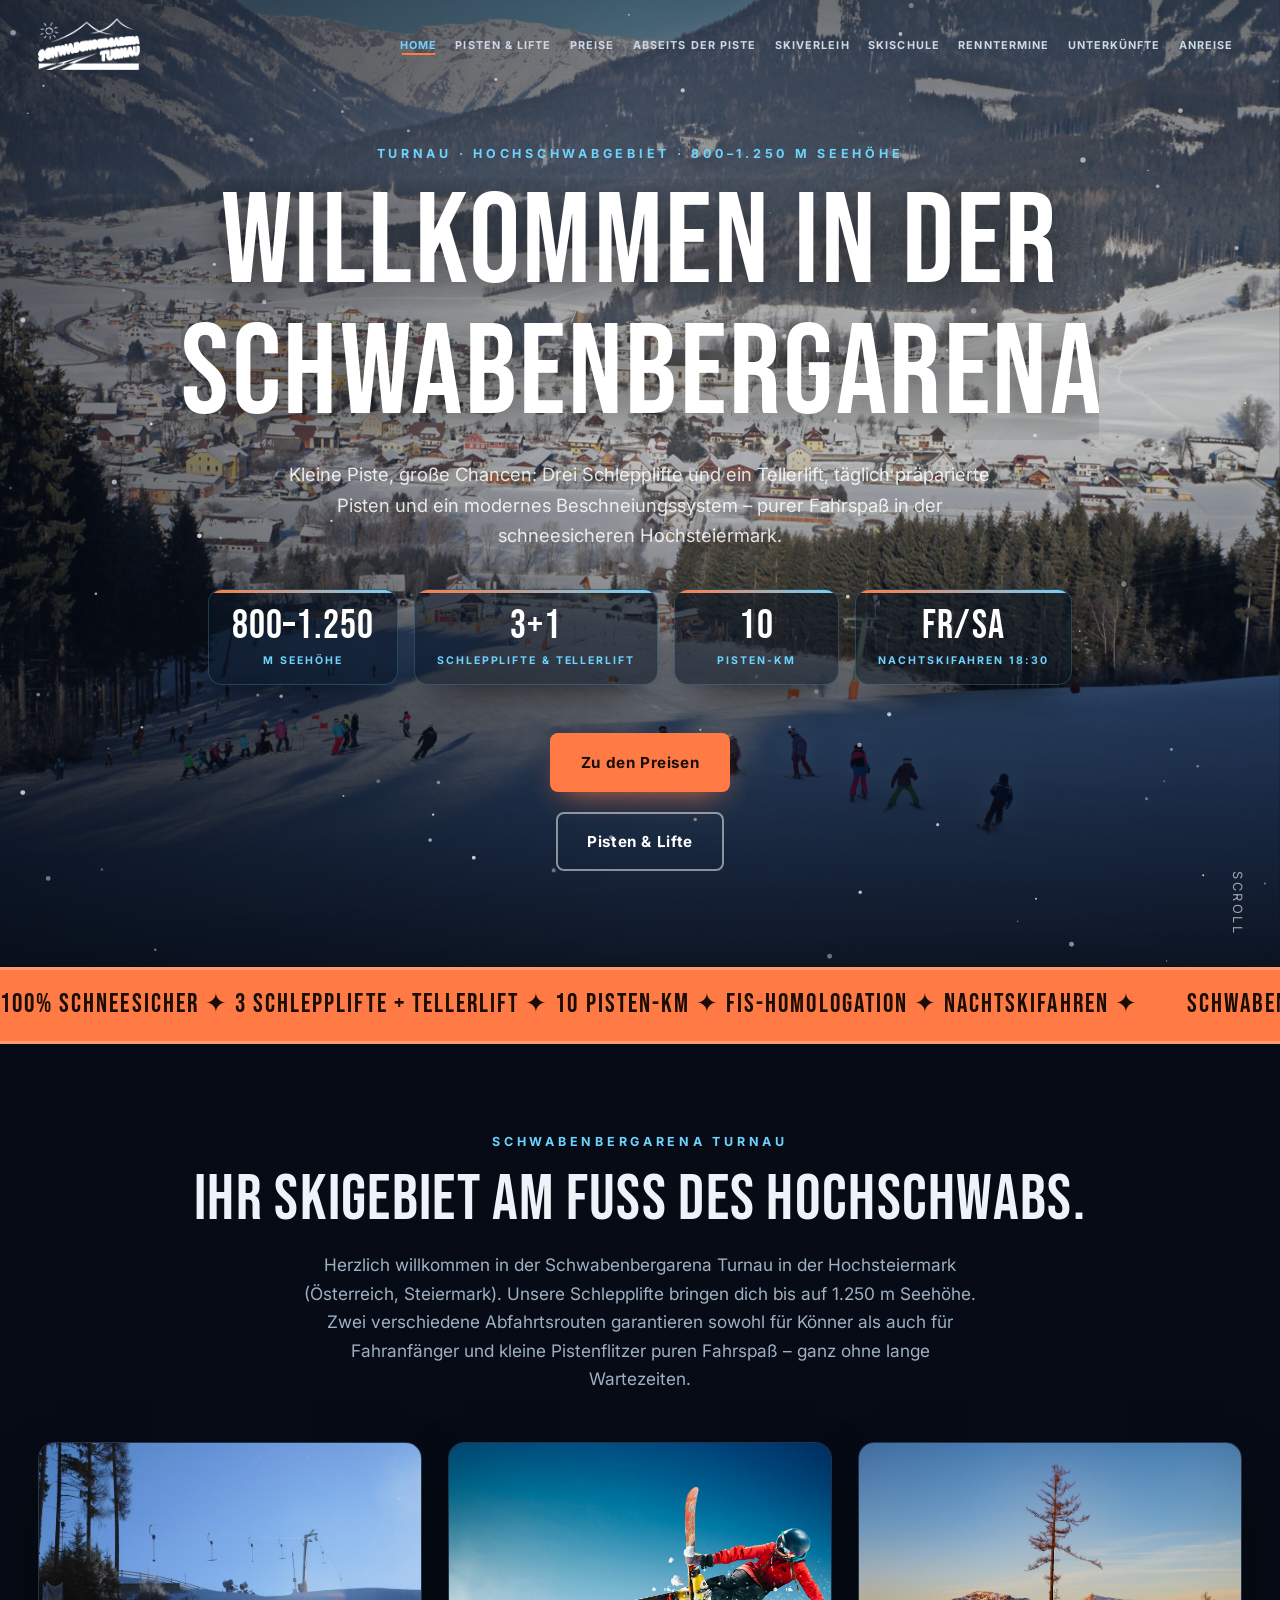
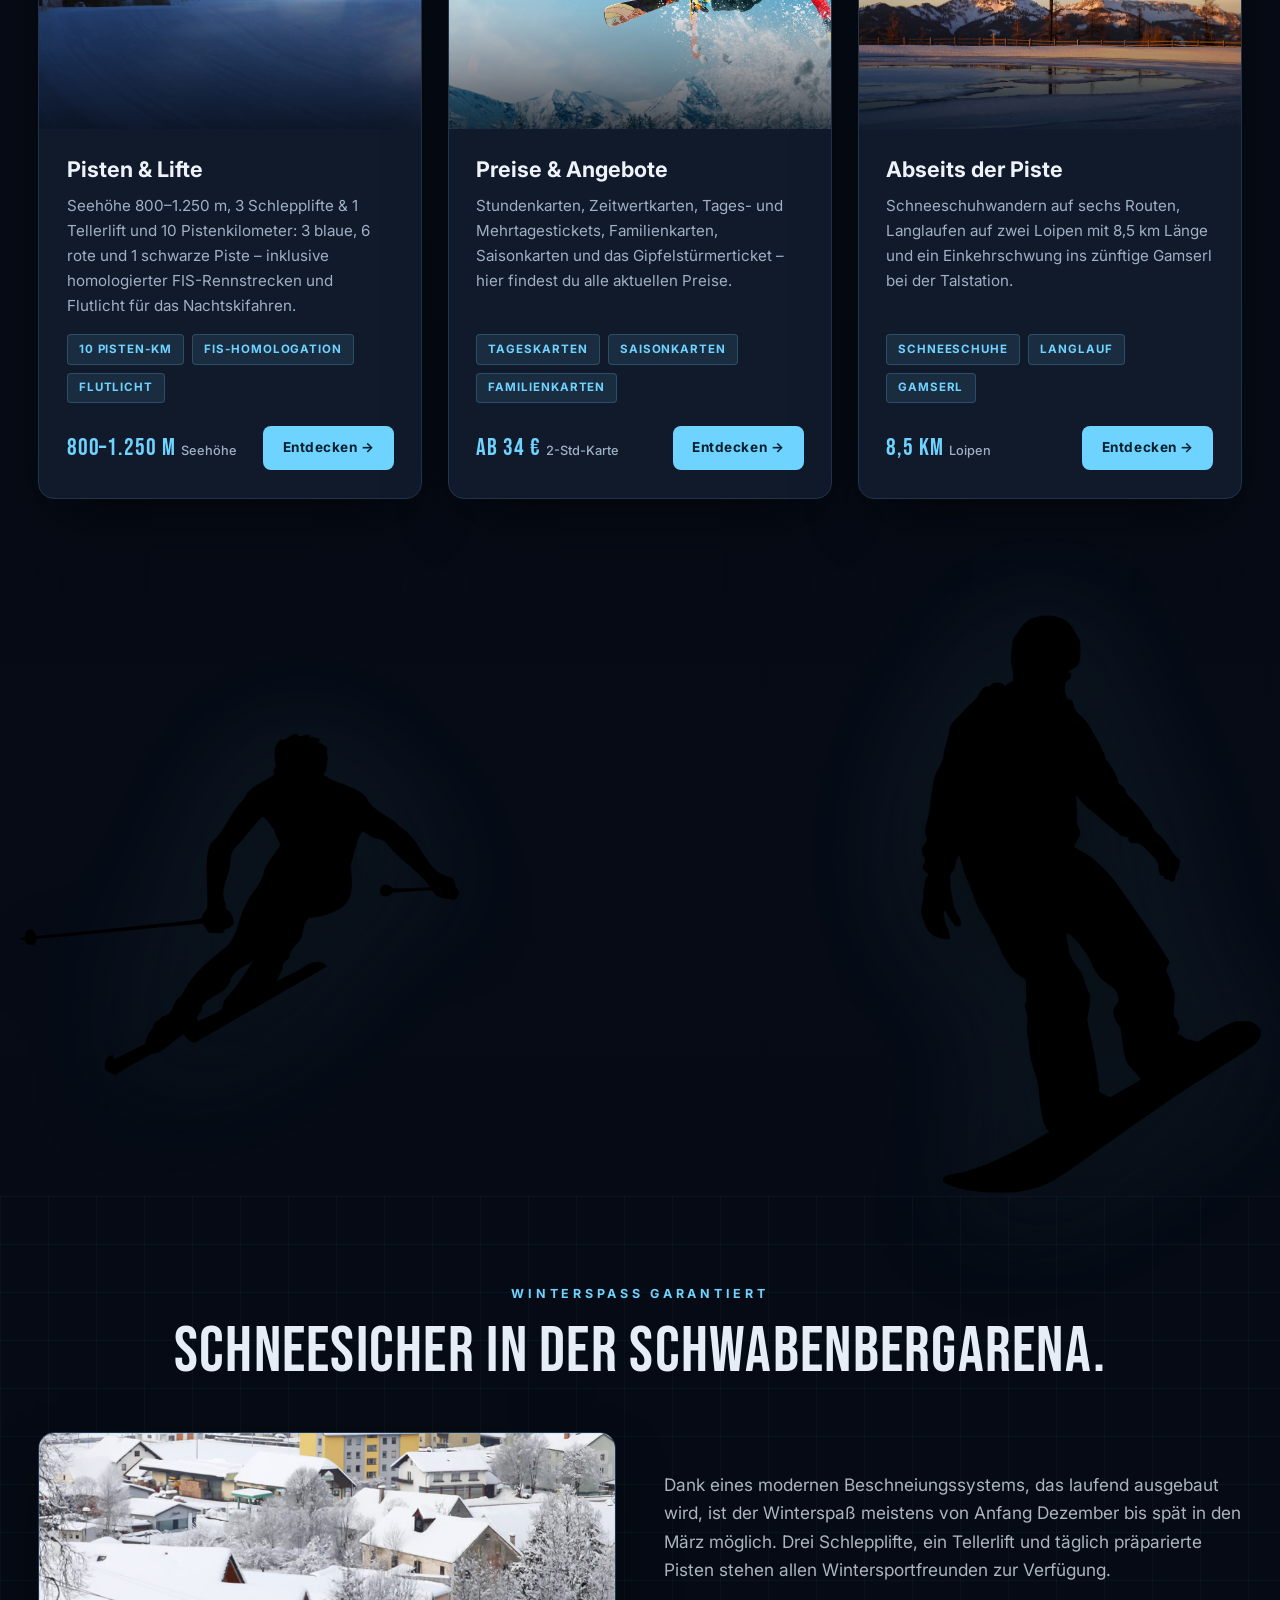
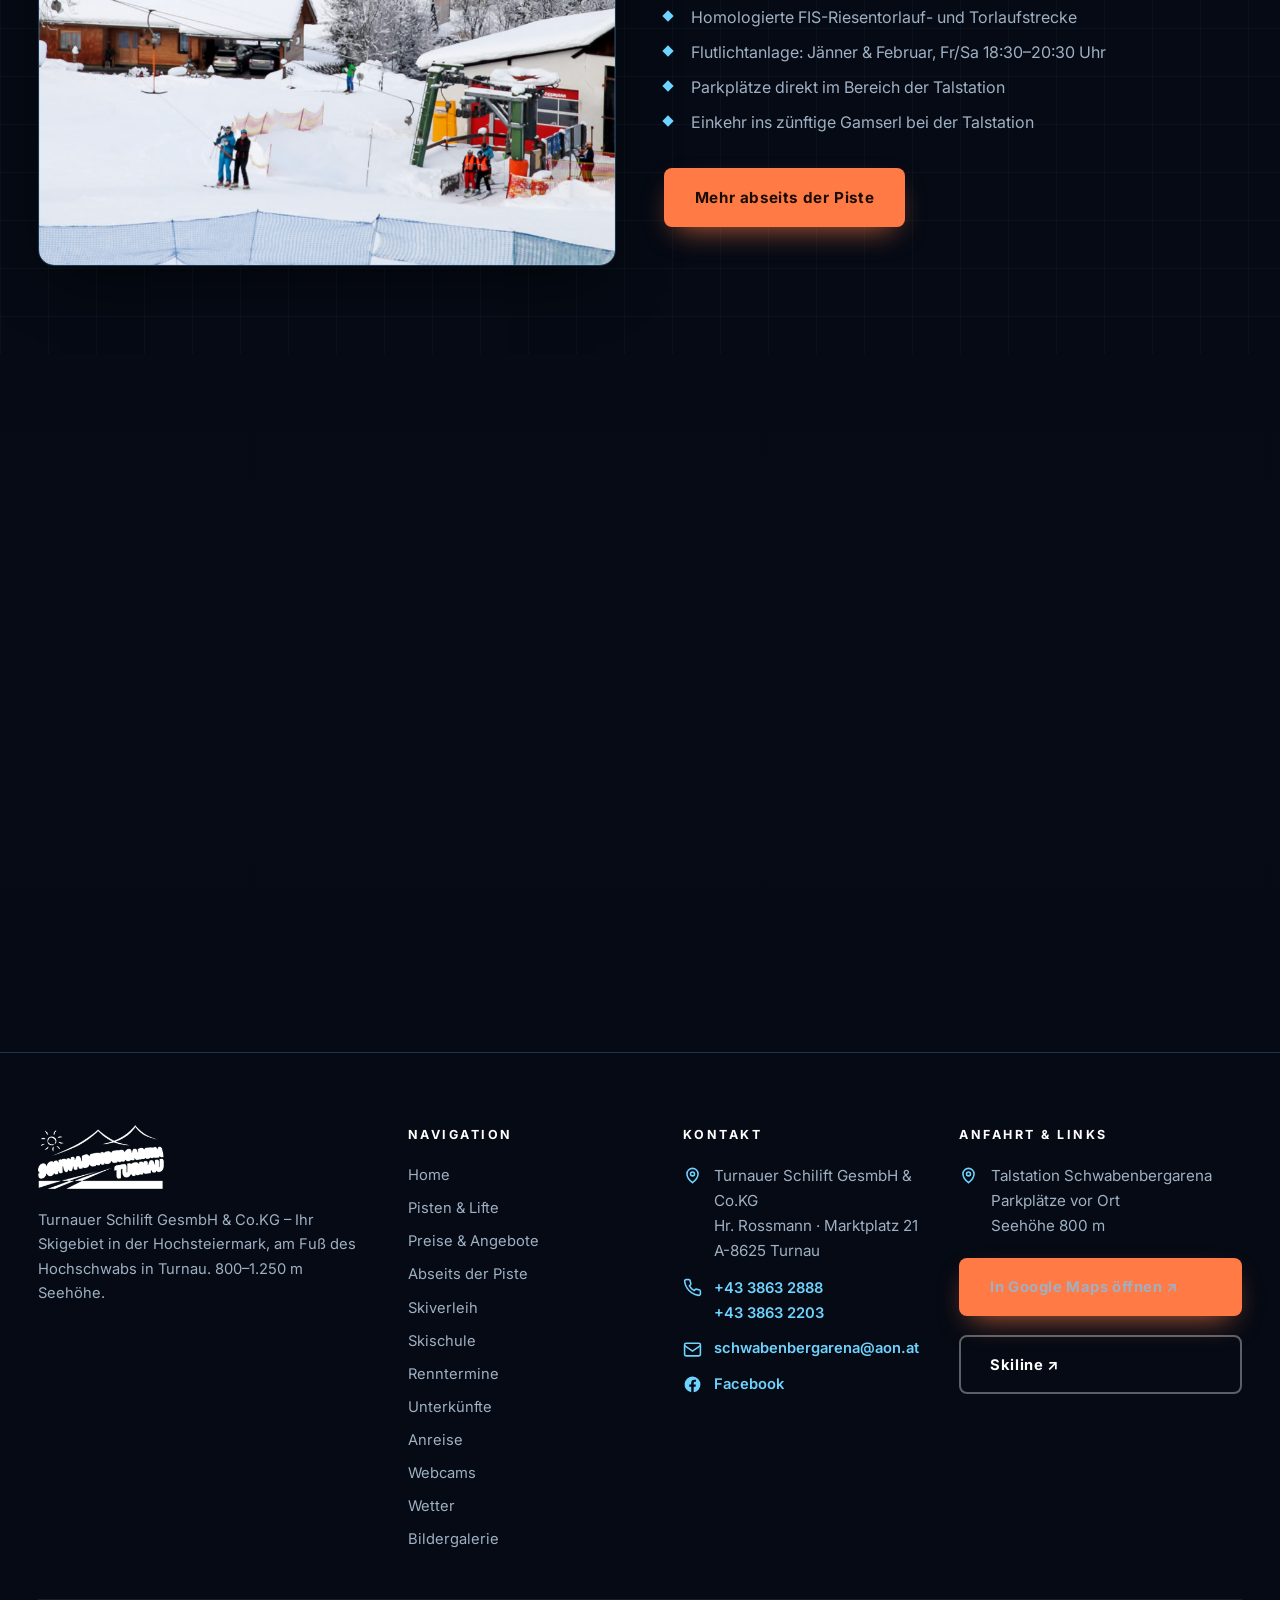
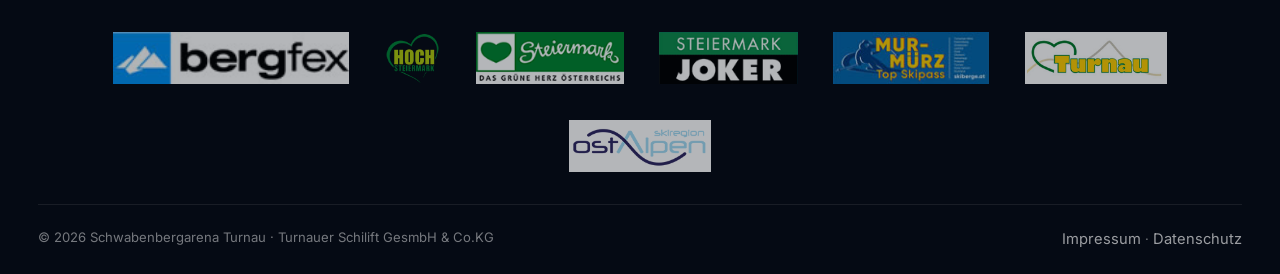
==== index.html @ 1da955aa "Add Schwabenbergarena Turnau website Co-Authored-By: Devin AI <158243242+devin-ai-integration[bot]@u" ====
<!DOCTYPE html>
<html lang="de">
<head>
<meta charset="UTF-8">
<meta name="viewport" content="width=device-width, initial-scale=1.0">
<title>Schwabenbergarena Turnau – Skigebiet in der Hochsteiermark</title>
<meta name="description" content="Willkommen in der Schwabenbergarena Turnau am Fuß des Hochschwabs. 3 Schlepplifte &amp; 1 Tellerlift, 10 Pistenkilometer, Schneesicherheit durch moderne Beschneiung – Ihr Skigebiet in der Hochsteiermark.">
<link rel="icon" href="images/img/schwabenbergarena.png">
<link rel="preconnect" href="https://fonts.googleapis.com">
<link rel="preconnect" href="https://fonts.gstatic.com" crossorigin>
<link href="https://fonts.googleapis.com/css2?family=Bebas+Neue&family=Inter:wght@400;500;600;700&display=swap" rel="stylesheet">
<link rel="stylesheet" href="assets/css/style.css">
</head>
<body>

<header class="site-header">
  <div class="wrap">
    <a class="brand" href="./">
      <img src="images/img/schwabenbergarena.png" alt="Schwabenbergarena Logo">
    </a>
    <button class="burger" aria-label="Menü öffnen">☰</button>
    <nav class="nav">
      <ul>
        <li><a href="./" class="active">Home</a></li>
        <li><a href="pisten-lifte">Pisten &amp; Lifte</a></li>
        <li><a href="preise-angebote">Preise</a></li>
        <li><a href="abseits-der-piste">Abseits der Piste</a></li>
        <li><a href="skiverleih">Skiverleih</a></li>
        <li><a href="skischule">Skischule</a></li>
        <li><a href="renntermine">Renntermine</a></li>
        <li><a href="unterkuenfte">Unterkünfte</a></li>
        <li><a href="anreise">Anreise</a></li>
      </ul>
    </nav>
  </div>
</header>

<section class="hero centered">
  <div class="hero-media">
    <div class="hero-slide active"><img src="images/photos/0716006766_5f61d5b4992cd5f61d5b499324.jpg" alt="Piste in der Schwabenbergarena"></div>
    <div class="hero-slide"><img src="images/photos/4810448130_5f59f67c8c7245f59f67c8c790.jpg" alt="Skifahrer in der Schwabenbergarena"></div>
    <div class="hero-slide"><img src="images/photos/5831435806_5f4cbbc3b84ec5f4cbbc3b8649.jpg" alt="Winterlandschaft am Hochschwab"></div>
  </div>
  <canvas class="snow-canvas"></canvas>
  <div class="wrap hero-inner">
    <p class="eyebrow fade-up" style="color:var(--accent2)">Turnau · Hochschwabgebiet · 800–1.250 m Seehöhe</p>
    <h1><span class="headline-line"><span>Willkommen in der</span></span><span class="headline-line"><span>Schwabenbergarena</span></span></h1>
    <p class="lead fade-up d2">Kleine Piste, große Chancen: Drei Schlepplifte und ein Tellerlift, täglich präparierte Pisten und ein modernes Beschneiungssystem – purer Fahrspaß in der schneesicheren Hochsteiermark.</p>
    <div class="hero-stats fade-up d3">
      <div class="stat"><span class="stat-num">800–1.250</span><span class="stat-unit">m Seehöhe</span></div>
      <div class="stat"><span class="stat-num">3+1</span><span class="stat-unit">Schlepplifte &amp; Tellerlift</span></div>
      <div class="stat"><span class="stat-num">10</span><span class="stat-unit">Pisten-km</span></div>
      <div class="stat"><span class="stat-num">Fr/Sa</span><span class="stat-unit">Nachtskifahren 18:30</span></div>
    </div>
    <div class="mt-3 fade-up d3" style="display:flex;gap:1.2rem;flex-wrap:wrap;justify-content:center">
      <a class="btn btn-primary btn-lg" href="preise-angebote">Zu den Preisen</a>
      <a class="btn btn-ghost-light btn-lg" href="pisten-lifte">Pisten &amp; Lifte</a>
    </div>
  </div>
  <div class="scroll-hint">Scroll</div>
</section>

<div class="marquee" aria-hidden="true">
  <div class="marquee-track">
    <span>100% Schneesicher ✦ 3 Schlepplifte + Tellerlift ✦ 10 Pisten-km ✦ FIS-Homologation ✦ Nachtskifahren ✦ <i>Schwabenbergarena Turnau</i> ✦ 100% Schneesicher ✦ 3 Schlepplifte + Tellerlift ✦ 10 Pisten-km ✦ FIS-Homologation ✦ Nachtskifahren ✦ <i>Schwabenbergarena Turnau</i> ✦</span>
    <span>100% Schneesicher ✦ 3 Schlepplifte + Tellerlift ✦ 10 Pisten-km ✦ FIS-Homologation ✦ Nachtskifahren ✦ <i>Schwabenbergarena Turnau</i> ✦ 100% Schneesicher ✦ 3 Schlepplifte + Tellerlift ✦ 10 Pisten-km ✦ FIS-Homologation ✦ Nachtskifahren ✦ <i>Schwabenbergarena Turnau</i> ✦</span>
  </div>
</div>

<section class="section has-bg" style="background-image:url('images/photos/5831435806_5f4cbbc3b84ec5f4cbbc3b8649.jpg')">
  <div class="wrap">
    <div class="center reveal">
      <p class="eyebrow">Schwabenbergarena Turnau</p>
      <h2>Ihr Skigebiet am Fuß des Hochschwabs.</h2>
      <p class="lead" style="margin:1.2rem auto 0">Herzlich willkommen in der Schwabenbergarena Turnau in der Hochsteiermark (Österreich, Steiermark). Unsere Schlepplifte bringen dich bis auf 1.250 m Seehöhe. Zwei verschiedene Abfahrtsrouten garantieren sowohl für Könner als auch für Fahranfänger und kleine Pistenflitzer puren Fahrspaß – ganz ohne lange Wartezeiten.</p>
    </div>

    <div class="grid grid-3 mt-3">
      <a class="card reveal" href="pisten-lifte">
        <div class="card-img"><img src="images/lift-gipfel-bergfahrt.jpg" alt="Gipfellift über den Pisten der Schwabenbergarena"></div>
        <div class="card-body">
          <h3>Pisten &amp; Lifte</h3>
          <p>Seehöhe 800–1.250 m, 3 Schlepplifte &amp; 1 Tellerlift und 10 Pistenkilometer: 3 blaue, 6 rote und 1 schwarze Piste – inklusive homologierter FIS-Rennstrecken und Flutlicht für das Nachtskifahren.</p>
          <div class="card-meta"><span class="tag">10 Pisten-km</span><span class="tag">FIS-Homologation</span><span class="tag">Flutlicht</span></div>
          <div class="card-foot"><span class="price">800–1.250 m <small>Seehöhe</small></span><span class="btn btn-deep" style="padding:.55rem 1.1rem;font-size:.85rem">Entdecken →</span></div>
        </div>
      </a>
      <a class="card reveal" href="preise-angebote">
        <div class="card-img"><img src="images/photos/0403475293_5f50dbdf85cc95f50dbdf85d11.jpg" alt="Preise und Angebote"></div>
        <div class="card-body">
          <h3>Preise &amp; Angebote</h3>
          <p>Stundenkarten, Zeitwertkarten, Tages- und Mehrtagestickets, Familienkarten, Saisonkarten und das Gipfelstürmerticket – hier findest du alle aktuellen Preise.</p>
          <div class="card-meta"><span class="tag">Tageskarten</span><span class="tag">Saisonkarten</span><span class="tag">Familienkarten</span></div>
          <div class="card-foot"><span class="price">ab 34 € <small>2-Std-Karte</small></span><span class="btn btn-deep" style="padding:.55rem 1.1rem;font-size:.85rem">Entdecken →</span></div>
        </div>
      </a>
      <a class="card reveal" href="abseits-der-piste">
        <div class="card-img"><img src="images/photos/2510258194_5f59f1055ea5f5f59f1055eaa6.jpg" alt="Abseits der Piste"></div>
        <div class="card-body">
          <h3>Abseits der Piste</h3>
          <p>Schneeschuhwandern auf sechs Routen, Langlaufen auf zwei Loipen mit 8,5 km Länge und ein Einkehrschwung ins zünftige Gamserl bei der Talstation.</p>
          <div class="card-meta"><span class="tag">Schneeschuhe</span><span class="tag">Langlauf</span><span class="tag">Gamserl</span></div>
          <div class="card-foot"><span class="price">8,5 km <small>Loipen</small></span><span class="btn btn-deep" style="padding:.55rem 1.1rem;font-size:.85rem">Entdecken →</span></div>
        </div>
      </a>
    </div>
  </div>
</section>

<section class="section has-bg" style="background-image:url('images/photos/1310448799_5f59ee4873a465f59ee4873aa9.jpg')">
  <div class="cutout left"><img src="images/skier.png" alt=""></div>
  <div class="cutout right"><img src="images/snowboarder.png" alt=""></div>
  <div class="wrap">
    <div class="news reveal" style="margin:0 auto;background:rgba(10,18,30,.72);backdrop-filter:blur(10px)">
      <p class="eyebrow">Aktuelles</p>
      <h3>Saison 2026/27 – so geht's los</h3>
      <p>Wir starten in die neue Saison, sobald wir gute Pisten garantieren können.</p>
      <ul>
        <li>Am <strong>28. und 29. November 2026</strong> ist der Tellerlift in Betrieb.</li>
        <li>Ab <strong>Samstag, 5. Dezember 2026</strong> täglich Liftbetrieb von 9:00 bis 16:00 Uhr.</li>
        <li><strong>Vorverkauf Saisonkarten:</strong> Schwabenbergarena bis 15.12.2026 · Ostalpencard (LSV) bis 29.11.2026 · Mur-Mürz Topskipass bis 15.12.2026 · Steiermarkjoker bis 03.12.2026.</li>
        <li><strong>Kassa vor Saisonbeginn:</strong> 25.11. (14–16 Uhr), 28.11. (10–13 Uhr), 01.12. (14–16 Uhr), 03.12. (10–13 Uhr) oder nach Vereinbarung unter <a href="tel:+4338632888">+43 3863 2888</a>.</li>
      </ul>
      <div class="mt-2">
        <a class="btn btn-primary btn-lg" href="preise-angebote">Preise &amp; Tickets</a>
        <a class="btn btn-ghost-light btn-lg" href="webcams" style="margin-left:.8rem">Webcams ansehen</a>
      </div>
    </div>
  </div>
</section>

<section class="section dark">
  <div class="wrap">
    <div class="center reveal">
      <p class="eyebrow">Winterspaß garantiert</p>
      <h2>Schneesicher in der Schwabenbergarena.</h2>
    </div>
    <div class="split mt-3" style="gap:3rem">
      <div class="split-img reveal"><img src="images/photos/3603469324_5f50d54e417265f50d54e4176a.jpg" alt="Winterlandschaft Schwabenbergarena"></div>
      <div class="reveal">
        <p class="lead">Dank eines modernen Beschneiungssystems, das laufend ausgebaut wird, ist der Winterspaß meistens von Anfang Dezember bis spät in den März möglich. Drei Schlepplifte, ein Tellerlift und täglich präparierte Pisten stehen allen Wintersportfreunden zur Verfügung.</p>
        <ul class="checklist mt-2">
          <li>Homologierte FIS-Riesentorlauf- und Torlaufstrecke</li>
          <li>Flutlichtanlage: Jänner &amp; Februar, Fr/Sa 18:30–20:30 Uhr</li>
          <li>Parkplätze direkt im Bereich der Talstation</li>
          <li>Einkehr ins zünftige Gamserl bei der Talstation</li>
        </ul>
        <div class="mt-2">
          <a class="btn btn-primary" href="abseits-der-piste">Mehr abseits der Piste</a>
        </div>
      </div>
    </div>
  </div>
</section>

<section class="section has-bg" style="background-image:url('images/photos/2010588867_5f59fe0a31be45f59fe0a31c24.jpg')">
  <div class="wrap">
    <div class="grid grid-3">
      <a class="card reveal" href="webcams">
        <div class="card-img"><img src="images/photos/thumb/thumb_2331394175_5f4cddbbae8315f4cddbbae832.jpg" alt="Webcam Schwabenbergarena"></div>
        <div class="card-body">
          <h3>Webcams</h3>
          <p>Livebilder aus der Schwabenbergarena – informieren Sie sich über die aktuelle Wetter- und Schneelage.</p>
          <div class="card-foot"><span class="price">Live <small>aus der Arena</small></span><span class="btn btn-deep" style="padding:.55rem 1.1rem;font-size:.85rem">Ansehen →</span></div>
        </div>
      </a>
      <a class="card reveal" href="wetter">
        <div class="card-img"><img src="images/photos/thumb/thumb_2331395694_5f4cddbbbd6935f4cddbbbd694.jpg" alt="Wetter in Turnau"></div>
        <div class="card-body">
          <h3>Wetter</h3>
          <p>Aktuelle Wetterdaten und Vorhersage für Turnau und die Schwabenbergarena.</p>
          <div class="card-foot"><span class="price">Turnau <small>Hochsteiermark</small></span><span class="btn btn-deep" style="padding:.55rem 1.1rem;font-size:.85rem">Ansehen →</span></div>
        </div>
      </a>
      <a class="card reveal" href="bildergalerie">
        <div class="card-img"><img src="images/photos/thumb/thumb_2331396122_5f4cddbbce7125f4cddbbce713.jpg" alt="Bildergalerie"></div>
        <div class="card-body">
          <h3>Bildergalerie</h3>
          <p>Eindrücke aus der Schwabenbergarena – Pisten, Liftanlagen und Winterlandschaften rund um Turnau.</p>
          <div class="card-foot"><span class="price">Galerie <small>zum Stöbern</small></span><span class="btn btn-deep" style="padding:.55rem 1.1rem;font-size:.85rem">Ansehen →</span></div>
        </div>
      </a>
    </div>
  </div>
</section>

<footer class="site-footer">
  <div class="wrap">
    <div class="footer-grid">
      <div>
        <a href="./"><img src="images/img/schwabenbergarena.png" alt="Schwabenbergarena" style="height:64px;margin-bottom:1.2rem;filter:brightness(0) invert(1)"></a>
        <p>Turnauer Schilift GesmbH &amp; Co.KG – Ihr Skigebiet in der Hochsteiermark, am Fuß des Hochschwabs in Turnau. 800–1.250 m Seehöhe.</p>
      </div>
      <div>
        <h4>Navigation</h4>
        <div class="footer-links">
          <a href="./">Home</a>
          <a href="pisten-lifte">Pisten &amp; Lifte</a>
          <a href="preise-angebote">Preise &amp; Angebote</a>
          <a href="abseits-der-piste">Abseits der Piste</a>
          <a href="skiverleih">Skiverleih</a>
          <a href="skischule">Skischule</a>
          <a href="renntermine">Renntermine</a>
          <a href="unterkuenfte">Unterkünfte</a>
          <a href="anreise">Anreise</a>
          <a href="webcams">Webcams</a>
          <a href="wetter">Wetter</a>
          <a href="bildergalerie">Bildergalerie</a>
        </div>
      </div>
      <div>
        <h4>Kontakt</h4>
        <div class="footer-contact">
          <div class="contact-line"><svg viewBox="0 0 24 24" fill="none" stroke="currentColor" stroke-width="2"><path d="M12 21s-7-5.5-7-11a7 7 0 1 1 14 0c0 5.5-7 11-7 11z"/><circle cx="12" cy="10" r="2.5"/></svg><span>Turnauer Schilift GesmbH &amp; Co.KG<br>Hr. Rossmann · Marktplatz 21<br>A-8625 Turnau</span></div>
          <div class="contact-line"><svg viewBox="0 0 24 24" fill="none" stroke="currentColor" stroke-width="2"><path d="M22 16.9v3a2 2 0 0 1-2.2 2 19.8 19.8 0 0 1-8.6-3.1 19.5 19.5 0 0 1-6-6A19.8 19.8 0 0 1 2.1 4.2 2 2 0 0 1 4.1 2h3a2 2 0 0 1 2 1.7c.1 1 .4 2 .7 2.9a2 2 0 0 1-.5 2.1L8.1 9.9a16 16 0 0 0 6 6l1.2-1.2a2 2 0 0 1 2.1-.5c.9.3 1.9.6 2.9.7a2 2 0 0 1 1.7 2z"/></svg><span><a href="tel:+4338632888">+43 3863 2888</a><br><a href="tel:+4338632203">+43 3863 2203</a></span></div>
          <div class="contact-line"><svg viewBox="0 0 24 24" fill="none" stroke="currentColor" stroke-width="2"><rect x="2" y="4" width="20" height="16" rx="2"/><path d="m2 7 10 7L22 7"/></svg><a href="mailto:schwabenbergarena@aon.at">schwabenbergarena@aon.at</a></div>
          <div class="contact-line"><svg viewBox="0 0 24 24" fill="currentColor"><path d="M22 12a10 10 0 1 0-11.6 9.9v-7H7.9V12h2.5V9.8c0-2.5 1.5-3.9 3.8-3.9 1.1 0 2.2.2 2.2.2v2.5h-1.3c-1.2 0-1.6.8-1.6 1.6V12h2.8l-.4 2.9h-2.4v7A10 10 0 0 0 22 12z"/></svg><a href="https://www.facebook.com/schwabenbergarena.turnau" target="_blank" rel="noopener">Facebook</a></div>
        </div>
      </div>
      <div>
        <h4>Anfahrt &amp; Links</h4>
        <div class="footer-contact">
          <div class="contact-line"><svg viewBox="0 0 24 24" fill="none" stroke="currentColor" stroke-width="2"><path d="M12 21s-7-5.5-7-11a7 7 0 1 1 14 0c0 5.5-7 11-7 11z"/><circle cx="12" cy="10" r="2.5"/></svg><span>Talstation Schwabenbergarena<br>Parkplätze vor Ort<br>Seehöhe 800 m</span></div>
          <a class="btn btn-primary" style="margin-top:.5rem" href="https://www.google.com/maps/search/?api=1&query=Schwabenbergarena+Turnau" target="_blank" rel="noopener">In Google Maps öffnen ↗</a>
          <a class="btn btn-ghost" style="margin-top:.5rem;border-color:rgba(255,255,255,.35);color:#fff" href="https://www.skiline.cc/" target="_blank" rel="noopener">Skiline ↗</a>
        </div>
      </div>
    </div>
    <div class="footer-partners">
      <div class="wrap partners">
        <a href="http://www.bergfex.at/turnau/" target="_blank" rel="noopener"><img src="images/img/bergfex.jpg" alt="bergfex"></a>
        <a href="http://www.hochsteiermark.at/" target="_blank" rel="noopener"><img src="images/hoch.png" alt="Hochsteiermark"></a>
        <a href="http://www.steiermark.com/" target="_blank" rel="noopener"><img src="images/img/steiermark.png" alt="Steiermark"></a>
        <a href="http://www.steiermarkjoker.at/" target="_blank" rel="noopener"><img src="images/img/steiermark_joker.png" alt="Steiermark Joker"></a>
        <a href="http://www.skiberge.at/" target="_blank" rel="noopener"><img src="images/img/murmuerz.jpg" alt="Skiberge"></a>
        <a href="http://www.turnau.gv.at/tourismus/home/" target="_blank" rel="noopener"><img src="images/img/turnau.png" alt="Turnau"></a>
        <a href="http://www.skiregion-ostalpen.at/" target="_blank" rel="noopener"><img src="images/img/ostalpen.png" alt="Ostalpen"></a>
      </div>
    </div>
    <div class="footer-bottom">
      <span>© 2026 Schwabenbergarena Turnau · Turnauer Schilift GesmbH &amp; Co.KG</span>
      <span><a href="impressum">Impressum</a> · <a href="datenschutz">Datenschutz</a></span>
    </div>
  </div>
</footer>

<script src="assets/js/main.js"></script>
</body>
</html>
---- assets/css/style.css ----
/* ============================================================
   Schwabenbergarena — Ski & Snowboard Design System
   ============================================================ */
:root {
  --bg: #0a0f1a;
  --bg-alt: #0e1626;
  --panel: #111a2b;
  --ink: #eef3fa;
  --ink-soft: #9fb0c3;
  --deep: #12263f;
  --deep-deep: #050a14;
  --accent: #ff7a45;
  --accent2: #6fd3ff;
  --accent-soft: #ffd9c2;
  --line: #22334e;
  --white: #ffffff;
  --radius: 16px;
  --shadow: 0 24px 60px -20px rgba(0, 0, 0, .7);
  --font-display: "Bebas Neue", "Archivo Black", "Oswald", sans-serif;
  --font-body: "Inter", system-ui, -apple-system, sans-serif;
}

* { margin: 0; padding: 0; box-sizing: border-box; }

html { scroll-behavior: smooth; }

body {
  font-family: var(--font-body);
  background: var(--bg);
  color: var(--ink);
  line-height: 1.65;
  -webkit-font-smoothing: antialiased;
  overflow-x: hidden;
}

img { max-width: 100%; display: block; }
a { color: inherit; text-decoration: none; }
ul { list-style: none; }

.wrap { width: min(1360px, 94%); margin: 0 auto; }

/* ---------- Typography ---------- */
h1, h2, h3, .display {
  font-family: var(--font-display);
  font-weight: 400;
  line-height: 1.02;
  letter-spacing: .02em;
  text-transform: uppercase;
}
h1 { font-size: clamp(3rem, 9vw, 7rem); }
h2 { font-size: clamp(2.2rem, 5vw, 4rem); }
h3 { font-family: var(--font-body); font-weight: 700; font-size: clamp(1.1rem, 2vw, 1.35rem); text-transform: none; letter-spacing: 0; line-height: 1.3; }
.eyebrow {
  font-size: .78rem;
  font-weight: 700;
  letter-spacing: .3em;
  text-transform: uppercase;
  color: var(--accent2);
  margin-bottom: .9rem;
}
.lead { font-size: 1.08rem; color: var(--ink-soft); max-width: 62ch; }
.center { text-align: center; }
.mt-1 { margin-top: 1rem; } .mt-2 { margin-top: 2rem; } .mt-3 { margin-top: 3rem; }

/* ---------- Header ---------- */
.site-header {
  position: fixed;
  inset: 0 0 auto 0;
  z-index: 100;
  transition: background .35s ease, box-shadow .35s ease, padding .35s ease, backdrop-filter .35s ease;
  padding: 1.1rem 0;
}
.site-header.scrolled {
  background: rgba(5, 10, 20, .88);
  backdrop-filter: blur(14px);
  box-shadow: 0 10px 40px -18px rgba(0,0,0,.8);
  padding: .6rem 0;
  border-bottom: 1px solid rgba(111, 211, 255, .12);
}
.site-header .wrap {
  display: flex;
  align-items: center;
  justify-content: space-between;
  gap: 1.5rem;
}
.brand img { height: 52px; width: auto; transition: height .35s ease; filter: brightness(0) invert(1); }
.site-header.scrolled .brand img { height: 40px; }

.nav ul { display: flex; gap: .15rem; align-items: center; flex-wrap: wrap; justify-content: flex-end; }
.nav a {
  font-size: .74rem;
  font-weight: 700;
  letter-spacing: .14em;
  text-transform: uppercase;
  padding: .5rem .65rem;
  border-radius: 6px;
  color: #cfd9e6;
  position: relative;
  transition: color .25s ease, background .25s ease;
  white-space: nowrap;
}
.nav a::after {
  content: "";
  position: absolute; left: .65rem; right: .65rem; bottom: .28rem;
  height: 2px; background: var(--accent);
  transform: scaleX(0); transform-origin: left;
  transition: transform .3s ease;
}
.nav a:hover { color: #fff; }
.nav a:hover::after, .nav a.active::after { transform: scaleX(1); }
.nav a.active { color: var(--accent2); }
.nav .nav-cta {
  background: var(--accent);
  color: #1a0d05 !important;
  margin-left: .5rem;
  border-radius: 999px;
  padding: .55rem 1rem;
}
.nav .nav-cta::after { display: none; }
.nav .nav-cta:hover { background: #ff8f5c; }

.burger {
  display: none;
  background: none;
  border: 0;
  color: #fff;
  font-size: 1.6rem;
  cursor: pointer;
  padding: .4rem .6rem;
}

/* ---------- Hero ---------- */
.hero {
  position: relative;
  min-height: 100vh;
  display: flex;
  align-items: flex-end;
  color: #fff;
  overflow: hidden;
}
.hero.centered { align-items: center; }
.hero.centered .hero-inner {
  text-align: center;
  padding-top: 9rem;
  padding-bottom: 6rem;
  width: min(1700px, 96%);
}
.hero.centered h1 {
  font-size: clamp(3.4rem, 10vw, 8.5rem);
  margin: 0 auto; max-width: 18ch;
  text-shadow: 0 10px 40px rgba(0,0,0,.6);
}
.hero.centered .lead { font-size: 1.15rem; margin-left: auto; margin-right: auto; }
.hero.centered .hero-badges { justify-content: center; }
.hero.centered .mt-3 { display: flex; flex-direction: column; align-items: center; gap: 1rem; }
.hero-media { position: absolute; inset: 0; }
.hero-slide {
  position: absolute; inset: 0;
  opacity: 0;
  transition: opacity 1.4s ease;
}
.hero-slide.active { opacity: 1; }
.hero-slide img {
  width: 100%; height: 100%;
  object-fit: cover;
  animation: heroZoom 16s ease-out forwards;
}
@keyframes heroZoom { from { transform: scale(1.14); } to { transform: scale(1); } }
.hero-media::after {
  content: "";
  position: absolute; inset: 0; z-index: 1;
  background:
    linear-gradient(180deg, rgba(5,10,20,.55) 0%, rgba(5,10,20,.15) 40%, rgba(5,10,20,.9) 100%),
    linear-gradient(90deg, rgba(5,10,20,.5) 0%, transparent 50%);
}
.hero-inner { position: relative; z-index: 2; padding: 8rem 0 4.5rem; width: 100%; }
.hero h1 { max-width: 16ch; text-shadow: 0 10px 40px rgba(0,0,0,.6); }
.hero .lead { color: rgba(255,255,255,.85); margin-top: 1.2rem; }
.hero-badges { display: flex; flex-wrap: wrap; gap: .7rem; margin-top: 2.2rem; justify-content: center; }
.hero-stats {
  display: flex; flex-wrap: wrap; gap: 1rem;
  justify-content: center; margin-top: 2.4rem;
}
.stat {
  position: relative;
  min-width: 165px;
  text-align: center;
  background: rgba(10,20,35,.55);
  border: 1px solid rgba(111,211,255,.22);
  border-radius: 14px;
  padding: 1rem 1.4rem .9rem;
  backdrop-filter: blur(10px);
  box-shadow: 0 18px 45px -20px rgba(0,0,0,.85);
  overflow: hidden;
}
.stat::before {
  content: "";
  position: absolute; top: 0; left: 0; right: 0; height: 3px;
  background: linear-gradient(90deg, var(--accent), var(--accent2));
}
.stat-num {
  display: block;
  font-family: var(--font-display);
  font-size: 2.5rem; line-height: 1;
  letter-spacing: .03em; color: #fff;
}
.stat-unit {
  display: block; margin-top: .4rem;
  font-size: .66rem; font-weight: 700;
  letter-spacing: .18em; text-transform: uppercase;
  color: var(--accent2);
}
.badge {
  display: inline-flex; align-items: center; gap: .55rem;
  background: rgba(10,20,35,.5);
  border: 1px solid rgba(111,211,255,.25);
  border-left: 3px solid var(--accent2);
  backdrop-filter: blur(8px);
  padding: .6rem 1.1rem;
  font-size: .78rem;
  font-weight: 700;
  letter-spacing: .14em;
  text-transform: uppercase;
}
.badge::before {
  content: "";
  width: 7px; height: 7px;
  background: var(--accent);
  transform: rotate(45deg);
  flex: none;
}
.badge svg { width: 16px; height: 16px; }
.btn-lg { padding: 1.2rem 2.6rem; font-size: 1.08rem; letter-spacing: .06em; }
.scroll-hint {
  position: absolute; right: 2rem; bottom: 2rem;
  color: rgba(255,255,255,.6); font-size: .8rem; letter-spacing: .2em;
  text-transform: uppercase; writing-mode: vertical-rl;
  z-index: 2;
}

/* headline reveal */
.headline-line { display: block; overflow: hidden; }
.headline-line span {
  display: inline-block;
  transform: translateY(110%);
  animation: riseIn .9s cubic-bezier(.2,.8,.2,1) forwards;
}
.headline-line:nth-child(2) span { animation-delay: .15s; }
@keyframes riseIn { to { transform: translateY(0); } }
.fade-up { opacity: 0; transform: translateY(24px); animation: fadeUp .8s ease forwards; animation-delay: .3s; }
.fade-up.d2 { animation-delay: .45s; }
.fade-up.d3 { animation-delay: .6s; }
@keyframes fadeUp { to { opacity: 1; transform: none; } }

/* ---------- Marquee ---------- */
.marquee {
  background: var(--accent);
  color: #1a0d05;
  overflow: hidden;
  padding: .9rem 0;
  border-top: 3px solid #ff9c6b;
  border-bottom: 3px solid #ff9c6b;
  position: relative;
  z-index: 2;
}
.marquee-track {
  display: flex;
  gap: 3rem;
  white-space: nowrap;
  font-family: var(--font-display);
  font-size: 1.6rem;
  letter-spacing: .08em;
  text-transform: uppercase;
  animation: marquee 28s linear infinite;
}
.marquee-track span { display: inline-flex; align-items: center; gap: 3rem; }
.marquee-track i { font-style: normal; color: #1a0d05; }
@keyframes marquee { to { transform: translateX(-50%); } }

/* ---------- Sections ---------- */
.section { padding: 5.5rem 0; }
.section.alt { background: var(--bg-alt); }
.section.dark { background: var(--deep-deep); color: #e6edf6; }
.section.dark .lead { color: rgba(230,237,246,.75); }
.section.dark .eyebrow { color: var(--accent2); }

/* subtle grid texture on dark sections */
.section.dark, .page-hero {
  background-image:
    linear-gradient(rgba(111,211,255,.04) 1px, transparent 1px),
    linear-gradient(90deg, rgba(111,211,255,.04) 1px, transparent 1px);
  background-size: 48px 48px;
}

/* ---------- Section with background photo ---------- */
.has-bg {
  position: relative;
  background-size: cover;
  background-position: center;
  background-attachment: fixed;
}
.has-bg::before {
  content: "";
  position: absolute; inset: 0;
  background: linear-gradient(180deg, rgba(5,10,20,.88) 0%, rgba(5,10,20,.82) 50%, rgba(5,10,20,.9) 100%);
  z-index: 0;
}
.has-bg > .wrap { position: relative; z-index: 1; }

/* ---------- Cutout figures ---------- */
.cutout {
  position: absolute;
  z-index: 0;
  pointer-events: none;
  opacity: .92;
  filter: drop-shadow(0 24px 50px rgba(0,0,0,.65)) drop-shadow(0 0 60px rgba(111,211,255,.15));
  animation: floaty 7s ease-in-out infinite;
}
.cutout img { width: 100%; height: auto; display: block; }
.cutout.left { left: 1.5%; top: 52%; transform: translateY(-50%); width: min(440px, 38vw); }
.cutout.right { right: 1.5%; top: 52%; transform: translateY(-50%) scaleX(-1); width: min(340px, 30vw); }
@keyframes floaty {
  0%, 100% { margin-top: 0; }
  50% { margin-top: -22px; }
}
@media (max-width: 1100px) { .cutout { display: none; } }

/* ---------- Buttons ---------- */
.btn {
  display: inline-flex; align-items: center; gap: .55rem;
  font-weight: 700; font-size: .95rem;
  letter-spacing: .04em;
  padding: .95rem 1.8rem;
  border-radius: 8px;
  border: 2px solid transparent;
  cursor: pointer;
  position: relative;
  overflow: hidden;
  transition: transform .25s ease, box-shadow .25s ease, background .25s ease, border-color .25s ease;
}
.btn::after {
  content: "";
  position: absolute; inset: 0;
  background: linear-gradient(105deg, transparent 40%, rgba(255,255,255,.35) 50%, transparent 60%);
  transform: translateX(-120%);
  transition: transform .6s ease;
}
.btn:hover::after { transform: translateX(120%); }
.btn:hover { transform: translateY(-3px); }
.btn-primary {
  background: var(--accent); color: #1a0d05;
  box-shadow: 0 12px 30px -12px rgba(255,122,69,.8);
}
.btn-primary:hover { background: #ff8f5c; }
.btn-ghost { border-color: currentColor; background: transparent; }
.btn-ghost-light { color: #fff; border-color: rgba(255,255,255,.5); }
.btn-ghost-light:hover { background: rgba(255,255,255,.12); }
.btn-deep { background: var(--accent2); color: #04202e; }
.btn-deep:hover { background: #9be2ff; }

/* ---------- Cards / grid ---------- */
.grid { display: grid; gap: 1.6rem; }
.grid-3 { grid-template-columns: repeat(3, 1fr); }
.grid-2 { grid-template-columns: repeat(2, 1fr); }
.grid-4 { grid-template-columns: repeat(4, 1fr); }

.card {
  background: var(--panel);
  border: 1px solid var(--line);
  border-radius: var(--radius);
  overflow: hidden;
  box-shadow: var(--shadow);
  display: flex; flex-direction: column;
  transition: transform .35s ease, box-shadow .35s ease, border-color .35s ease;
}
.card:hover {
  transform: translateY(-8px);
  border-color: rgba(111,211,255,.45);
  box-shadow: 0 30px 60px -20px rgba(0,0,0,.8), 0 0 0 1px rgba(111,211,255,.15);
}
.card-img { aspect-ratio: 4/3; overflow: hidden; position: relative; }
.card-img::after {
  content: ""; position: absolute; inset: 0;
  background: linear-gradient(180deg, transparent 55%, rgba(5,10,20,.75));
}
.card-img img { width: 100%; height: 100%; object-fit: cover; transition: transform .7s cubic-bezier(.2,.6,.2,1); }
.card:hover .card-img img { transform: scale(1.08); }
.card-body { padding: 1.6rem 1.7rem 1.8rem; display: flex; flex-direction: column; gap: .6rem; flex: 1; }
.card-body p { color: var(--ink-soft); font-size: .95rem; flex: 1; }
.card-meta { display: flex; flex-wrap: wrap; gap: .5rem; margin-top: .4rem; }
.tag {
  font-size: .72rem; font-weight: 700; letter-spacing: .08em;
  text-transform: uppercase;
  background: rgba(111,211,255,.1); color: var(--accent2);
  border: 1px solid rgba(111,211,255,.2);
  padding: .3rem .7rem; border-radius: 4px;
}
.card-foot { display: flex; align-items: center; justify-content: space-between; margin-top: .8rem; gap: .6rem; flex-wrap: wrap; }
.price { font-family: var(--font-display); font-size: 1.5rem; font-weight: 400; letter-spacing: .04em; color: var(--accent2); text-transform: uppercase; }
.price small { font-family: var(--font-body); font-size: .8rem; color: var(--ink-soft); font-weight: 500; text-transform: none; letter-spacing: 0; }

/* split feature */
.split { display: grid; grid-template-columns: 1fr 1fr; gap: 3.5rem; align-items: center; }
.split.reverse .split-img { order: 2; }
.split-img {
  border-radius: var(--radius); overflow: hidden; box-shadow: var(--shadow);
  border: 1px solid var(--line);
  position: relative;
}
.split-img::before {
  content: ""; position: absolute; inset: 0; z-index: 1;
  border: 1px solid rgba(111,211,255,.2);
  border-radius: var(--radius);
  pointer-events: none;
}
.split-img img { width: 100%; height: 100%; object-fit: cover; aspect-ratio: 4/3; transition: transform .8s cubic-bezier(.2,.6,.2,1); }
.split-img:hover img { transform: scale(1.05); }

/* ---------- News ---------- */
.news {
  background: var(--panel);
  border: 1px solid var(--line);
  border-left: 4px solid var(--accent);
  border-radius: var(--radius);
  padding: 2.2rem 2.4rem;
  box-shadow: var(--shadow);
  max-width: 860px;
}
.news h3 { margin-bottom: .5rem; }
.news p { color: var(--ink-soft); }
.news ul { margin-top: .8rem; }
.news ul li { color: var(--ink-soft); padding-left: 1.2rem; position: relative; }
.news ul li::before { content: "▸"; position: absolute; left: 0; color: var(--accent); font-weight: 700; }
.news a { color: var(--accent2); font-weight: 600; }
.news a:hover { color: #9be2ff; }

/* ---------- Season duo ---------- */
.season {
  position: relative;
  border-radius: var(--radius);
  overflow: hidden;
  min-height: 520px;
  display: flex;
  align-items: flex-end;
  color: #fff;
  box-shadow: var(--shadow);
  border: 1px solid var(--line);
}
.season img {
  position: absolute; inset: 0;
  width: 100%; height: 100%;
  object-fit: cover;
  transition: transform .9s cubic-bezier(.2,.6,.2,1);
}
.season:hover img { transform: scale(1.07); }
.season::after {
  content: "";
  position: absolute; inset: 0;
  background:
    linear-gradient(180deg, rgba(5,10,20,.05) 0%, transparent 35%, rgba(5,10,20,.9) 100%);
}
.season-tag {
  display: inline-block;
  font-size: .75rem; font-weight: 700;
  letter-spacing: .28em; text-transform: uppercase;
  color: var(--accent2);
  background: rgba(5,10,20,.6);
  backdrop-filter: blur(6px);
  padding: .4rem 1rem;
  border-radius: 999px;
  border: 1px solid rgba(111,211,255,.35);
  margin-bottom: .9rem;
}
.season-body { position: relative; padding: 2.4rem; z-index: 1; }
.season-body h3 { color: #fff; font-size: clamp(1.7rem, 3vw, 2.4rem); }
.season-body p { color: rgba(255,255,255,.85); max-width: 48ch; margin-top: .6rem; font-size: 1.02rem; }

/* ---------- Page hero (subpages) ---------- */
.page-hero {
  position: relative;
  padding: 11rem 0 5rem;
  color: #fff;
  overflow: hidden;
  background: var(--deep-deep);
}
.page-hero img.bg { position: absolute; inset: 0; width: 100%; height: 100%; object-fit: cover; opacity: .4; }
.page-hero::after { content: ""; position: absolute; inset: 0; background: linear-gradient(180deg, rgba(5,10,20,.6), rgba(5,10,20,.45)); }
.page-hero .wrap { position: relative; z-index: 1; }
.page-hero h1 { max-width: 20ch; text-shadow: 0 8px 30px rgba(0,0,0,.6); }
.page-hero .lead { color: rgba(255,255,255,.8); margin-top: 1rem; max-width: 60ch; }
.crumbs { font-size: .85rem; color: rgba(255,255,255,.65); margin-bottom: 1.2rem; letter-spacing: .05em; }
.crumbs a:hover { color: #fff; }

/* ---------- Content blocks ---------- */
.prose { max-width: 70ch; }
.prose p + p { margin-top: 1rem; }
.prose p { color: var(--ink-soft); }
.prose strong { color: var(--ink); }
.prose a, .info-card a { color: var(--accent2); font-weight: 600; }
.prose a:hover, .info-card a:hover { color: #9be2ff; }

.checklist { display: grid; gap: .55rem; margin-top: 1.2rem; }
.checklist li { position: relative; padding-left: 1.7rem; color: var(--ink-soft); }
.checklist li::before {
  content: ""; position: absolute; left: 0; top: .5em;
  width: .5rem; height: .5rem;
  background: var(--accent2);
  transform: rotate(45deg);
}
.checklist.two-col { grid-template-columns: 1fr 1fr; }

.info-card {
  background: var(--panel);
  border: 1px solid var(--line);
  border-radius: var(--radius);
  padding: 1.8rem 2rem;
  box-shadow: var(--shadow);
  transition: border-color .3s ease, transform .3s ease;
}
.info-card:hover { border-color: rgba(111,211,255,.4); transform: translateY(-4px); }
.info-card h3 { margin-bottom: .8rem; font-size: 1.2rem; }
.info-card ul.checklist li { font-size: .95rem; }
.price-box {
  background: linear-gradient(135deg, var(--deep) 0%, var(--deep-deep) 100%);
  border: 1px solid rgba(111,211,255,.25);
  color: #fff; border-radius: var(--radius);
  padding: 2rem; box-shadow: var(--shadow);
}
.price-box .price { color: var(--accent2); font-size: 2rem; }
.price-box p { color: rgba(255,255,255,.75); font-size: .9rem; margin-top: .4rem; }

/* price tables */
.price-table-wrap { overflow-x: auto; border-radius: var(--radius); box-shadow: var(--shadow); background: var(--panel); border: 1px solid var(--line); }
.price-table { width: 100%; border-collapse: collapse; min-width: 560px; }
.price-table caption { text-align: left; padding: 1.1rem 1.4rem; font-family: var(--font-display); font-size: 1.5rem; font-weight: 400; letter-spacing: .04em; text-transform: uppercase; color: var(--accent2); background: var(--bg-alt); border-bottom: 1px solid var(--line); }
.price-table th, .price-table td { padding: .8rem 1.3rem; text-align: right; border-bottom: 1px solid var(--line); font-size: .95rem; }
.price-table th:first-child, .price-table td:first-child { text-align: left; }
.price-table thead th { background: var(--deep); color: var(--accent2); font-size: .78rem; letter-spacing: .12em; text-transform: uppercase; font-weight: 700; }
.price-table tbody tr { transition: background .2s ease; }
.price-table tbody tr:hover { background: rgba(111,211,255,.05); }
.price-table tbody tr:last-child td { border-bottom: 0; }
.price-table td.num { font-variant-numeric: tabular-nums; font-weight: 600; color: var(--accent2); }
.price-table .note { text-align: left !important; color: var(--ink-soft); font-size: .85rem; padding-top: .4rem; }
.price-table tr.group-row td { background: rgba(255,122,69,.08); font-weight: 700; color: var(--accent); font-family: var(--font-display); font-size: 1.15rem; letter-spacing: .06em; text-transform: uppercase; }

.hours-table { width: 100%; border-collapse: collapse; background: var(--panel); border: 1px solid var(--line); border-radius: var(--radius); overflow: hidden; box-shadow: var(--shadow); }
.hours-table th, .hours-table td { padding: .9rem 1.3rem; text-align: left; border-bottom: 1px solid var(--line); }
.hours-table th { background: var(--deep); color: var(--accent2); font-size: .82rem; letter-spacing: .12em; text-transform: uppercase; }
.hours-table tr:last-child td { border-bottom: 0; }
.hours-table td { color: var(--ink-soft); }
.hours-table td:first-child { color: var(--ink); font-weight: 600; }
.hours-table a { color: var(--accent2); font-weight: 600; }

/* ---------- Gallery ---------- */
.gallery { display: grid; grid-template-columns: repeat(4, 1fr); gap: .8rem; }
.gallery figure {
  border-radius: 12px; overflow: hidden; aspect-ratio: 1; cursor: zoom-in;
  position: relative; border: 1px solid var(--line);
}
.gallery figure.wide { grid-column: span 2; aspect-ratio: 2/1; }
.gallery img { width: 100%; height: 100%; object-fit: cover; transition: transform .5s ease, filter .5s ease; }
.gallery figure::after {
  content: ""; position: absolute; inset: 0;
  background: linear-gradient(180deg, transparent 60%, rgba(5,10,20,.7));
  opacity: 0; transition: opacity .35s ease;
}
.gallery figure:hover img { transform: scale(1.07); filter: saturate(1.1); }
.gallery figure:hover::after { opacity: 1; }

/* lightbox */
.lightbox {
  position: fixed; inset: 0; z-index: 200;
  background: rgba(3,6,12,.94);
  display: none; align-items: center; justify-content: center;
  padding: 2rem;
}
.lightbox.open { display: flex; }
.lightbox img { max-width: 92vw; max-height: 86vh; border-radius: 10px; box-shadow: 0 30px 80px rgba(0,0,0,.6); }
.lightbox .lb-close, .lightbox .lb-nav {
  position: absolute; background: rgba(255,255,255,.1); color: #fff;
  border: 1px solid rgba(255,255,255,.2); width: 48px; height: 48px; border-radius: 50%;
  font-size: 1.4rem; cursor: pointer; transition: background .2s;
}
.lightbox .lb-close:hover, .lightbox .lb-nav:hover { background: rgba(255,122,69,.8); border-color: transparent; }
.lightbox .lb-close { top: 1.4rem; right: 1.4rem; }
.lightbox .lb-prev { left: 1.2rem; top: 50%; transform: translateY(-50%); }
.lightbox .lb-next { right: 1.2rem; top: 50%; transform: translateY(-50%); }
.lightbox .lb-cap { position: absolute; bottom: 1.2rem; left: 0; right: 0; text-align: center; color: rgba(255,255,255,.7); font-size: .85rem; }

/* ---------- Lists ---------- */
.mini-grid { display: grid; grid-template-columns: repeat(3, 1fr); gap: 1.4rem; }
.mini-card {
  background: rgba(255,255,255,.04);
  border: 1px solid rgba(255,255,255,.12);
  border-radius: var(--radius); padding: 1.6rem;
}
.section.alt .mini-card, .mini-card.on-light { background: var(--panel); border-color: var(--line); box-shadow: var(--shadow); }
.mini-card h3 { font-size: 1.15rem; margin-bottom: .7rem; display: flex; align-items: center; gap: .55rem; }
.mini-card h3 .dot { width: 10px; height: 10px; background: var(--accent); flex: none; transform: rotate(45deg); }
.mini-card ul.checklist li { font-size: .92rem; }
.mini-card p { color: var(--ink-soft); font-size: .92rem; }

/* partner logos */
.partners { display: flex; flex-wrap: wrap; gap: 2.2rem; align-items: center; justify-content: center; }
.partners a { display: flex; align-items: center; opacity: .7; transition: opacity .25s, transform .25s; }
.partners a:hover { opacity: 1; transform: translateY(-3px); }
.partners img { height: 52px; width: auto; }
.partners img.tall { height: 64px; }

/* ---------- Kontakt ---------- */
.contact-grid { display: grid; grid-template-columns: repeat(2, 1fr); gap: 1.6rem; }
.contact-card {
  background: var(--panel); border: 1px solid var(--line); border-radius: var(--radius);
  padding: 2.2rem; box-shadow: var(--shadow);
  display: flex; flex-direction: column; gap: 1rem;
}
.contact-card h3 { font-size: 1.4rem; }
.contact-line { display: flex; gap: .8rem; align-items: flex-start; color: var(--ink-soft); font-size: .95rem; }
.contact-line svg { width: 19px; height: 19px; flex: none; margin-top: .2rem; color: var(--accent2); }
.contact-line a { color: var(--accent2); font-weight: 600; }
.contact-line a:hover { text-decoration: underline; }

/* legal text */
.legal { max-width: 78ch; }
.legal h3 { margin: 2.2rem 0 .7rem; font-size: 1.4rem; }
.legal p { color: var(--ink-soft); margin-bottom: .8rem; }
.legal a { color: var(--accent2); }
.legal strong { color: var(--ink); }

/* weather widget */
.weather-frame { border-radius: var(--radius); overflow: hidden; box-shadow: var(--shadow); background: var(--panel); border: 1px solid var(--line); }
.weather-frame iframe { width: 100%; border: 0; display: block; }

/* ---------- Footer ---------- */
.site-footer {
  background: var(--deep-deep); color: #9fb0c3;
  padding: 4.5rem 0 0;
  border-top: 1px solid var(--line);
}
.footer-grid { display: grid; grid-template-columns: 1.4fr 1fr 1fr 1.2fr; gap: 2.5rem; padding-bottom: 3rem; }
.site-footer h4 { color: #fff; font-size: .78rem; letter-spacing: .2em; text-transform: uppercase; margin-bottom: 1.1rem; font-family: var(--font-body); font-weight: 700; }
.site-footer p, .site-footer a { font-size: .92rem; color: #9fb0c3; }
.site-footer a:hover { color: var(--accent2); }
.footer-links { display: flex; flex-direction: column; gap: .55rem; }
.footer-contact { display: flex; flex-direction: column; gap: .7rem; }
.footer-contact .contact-line svg { color: var(--accent2); }
.footer-contact .contact-line a { color: var(--accent2); }
.footer-partners { padding: 2rem 0; border-top: 1px solid rgba(255,255,255,.08); }
.footer-bottom {
  border-top: 1px solid rgba(255,255,255,.08);
  padding: 1.4rem 0; display: flex; flex-wrap: wrap; gap: 1rem;
  justify-content: space-between; font-size: .82rem; color: rgba(255,255,255,.45);
}
.footer-bottom a { color: rgba(255,255,255,.6); }
.footer-bottom a:hover { color: #fff; }

/* reveal animation */
.reveal { opacity: 0; transform: translateY(28px); transition: opacity .7s ease, transform .7s ease; }
.reveal.visible { opacity: 1; transform: none; }

/* ---------- Snow canvas ---------- */
.snow-canvas { position: absolute; inset: 0; z-index: 1; pointer-events: none; }

/* ---------- Responsive ---------- */
@media (max-width: 1280px) {
  .nav a { font-size: .68rem; padding: .45rem .5rem; letter-spacing: .1em; }
}
@media (max-width: 1020px) {
  .grid-3, .grid-4 { grid-template-columns: repeat(2, 1fr); }
  .mini-grid { grid-template-columns: 1fr 1fr; }
  .footer-grid { grid-template-columns: 1fr 1fr; }
  .gallery { grid-template-columns: repeat(3, 1fr); }
}
@media (max-width: 760px) {
  .nav {
    position: fixed; inset: 0; background: rgba(5,10,20,.97);
    display: flex; flex-direction: column; justify-content: center; align-items: center;
    gap: 1.2rem; transform: translateX(100%); transition: transform .35s ease;
  }
  .nav.open { transform: none; }
  .nav ul { flex-direction: column; }
  .nav a { font-size: 1.2rem; padding: .8rem 1.6rem; }
  .burger { display: block; }
  .brand img { height: 42px; }
  .grid-2, .grid-3, .grid-4, .split, .contact-grid, .checklist.two-col { grid-template-columns: 1fr; }
  .split.reverse .split-img { order: 0; }
  .gallery { grid-template-columns: repeat(2, 1fr); }
  .footer-grid { grid-template-columns: 1fr; gap: 2rem; }
  .scroll-hint { display: none; }
  .section { padding: 3.8rem 0; }
  .season { min-height: 400px; }
  .season-body { padding: 1.6rem; }
  .hero.centered .hero-inner { padding-top: 8rem; padding-bottom: 4rem; }
  .marquee-track { font-size: 1.1rem; }
  .hero-stats { gap: .6rem; }
  .stat { min-width: 130px; padding: .8rem 1rem .7rem; }
  .stat-num { font-size: 1.9rem; }
}
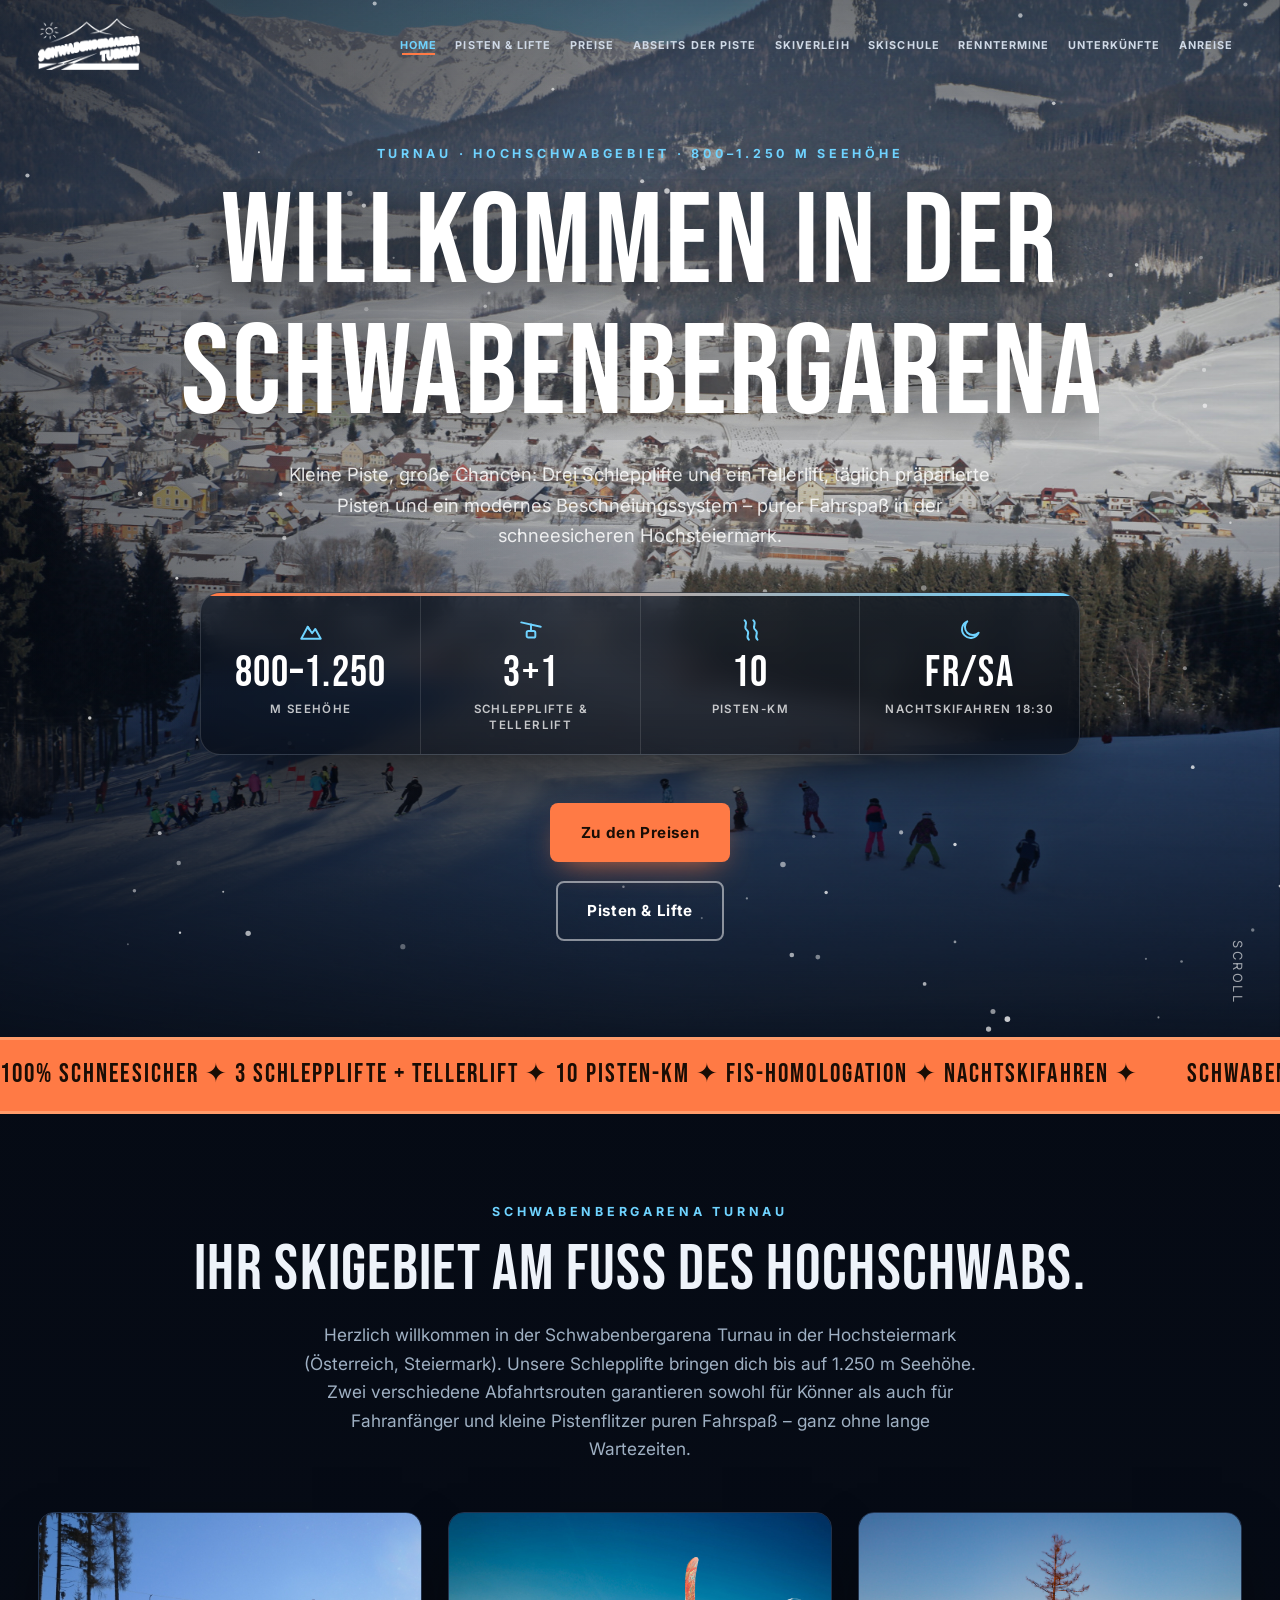
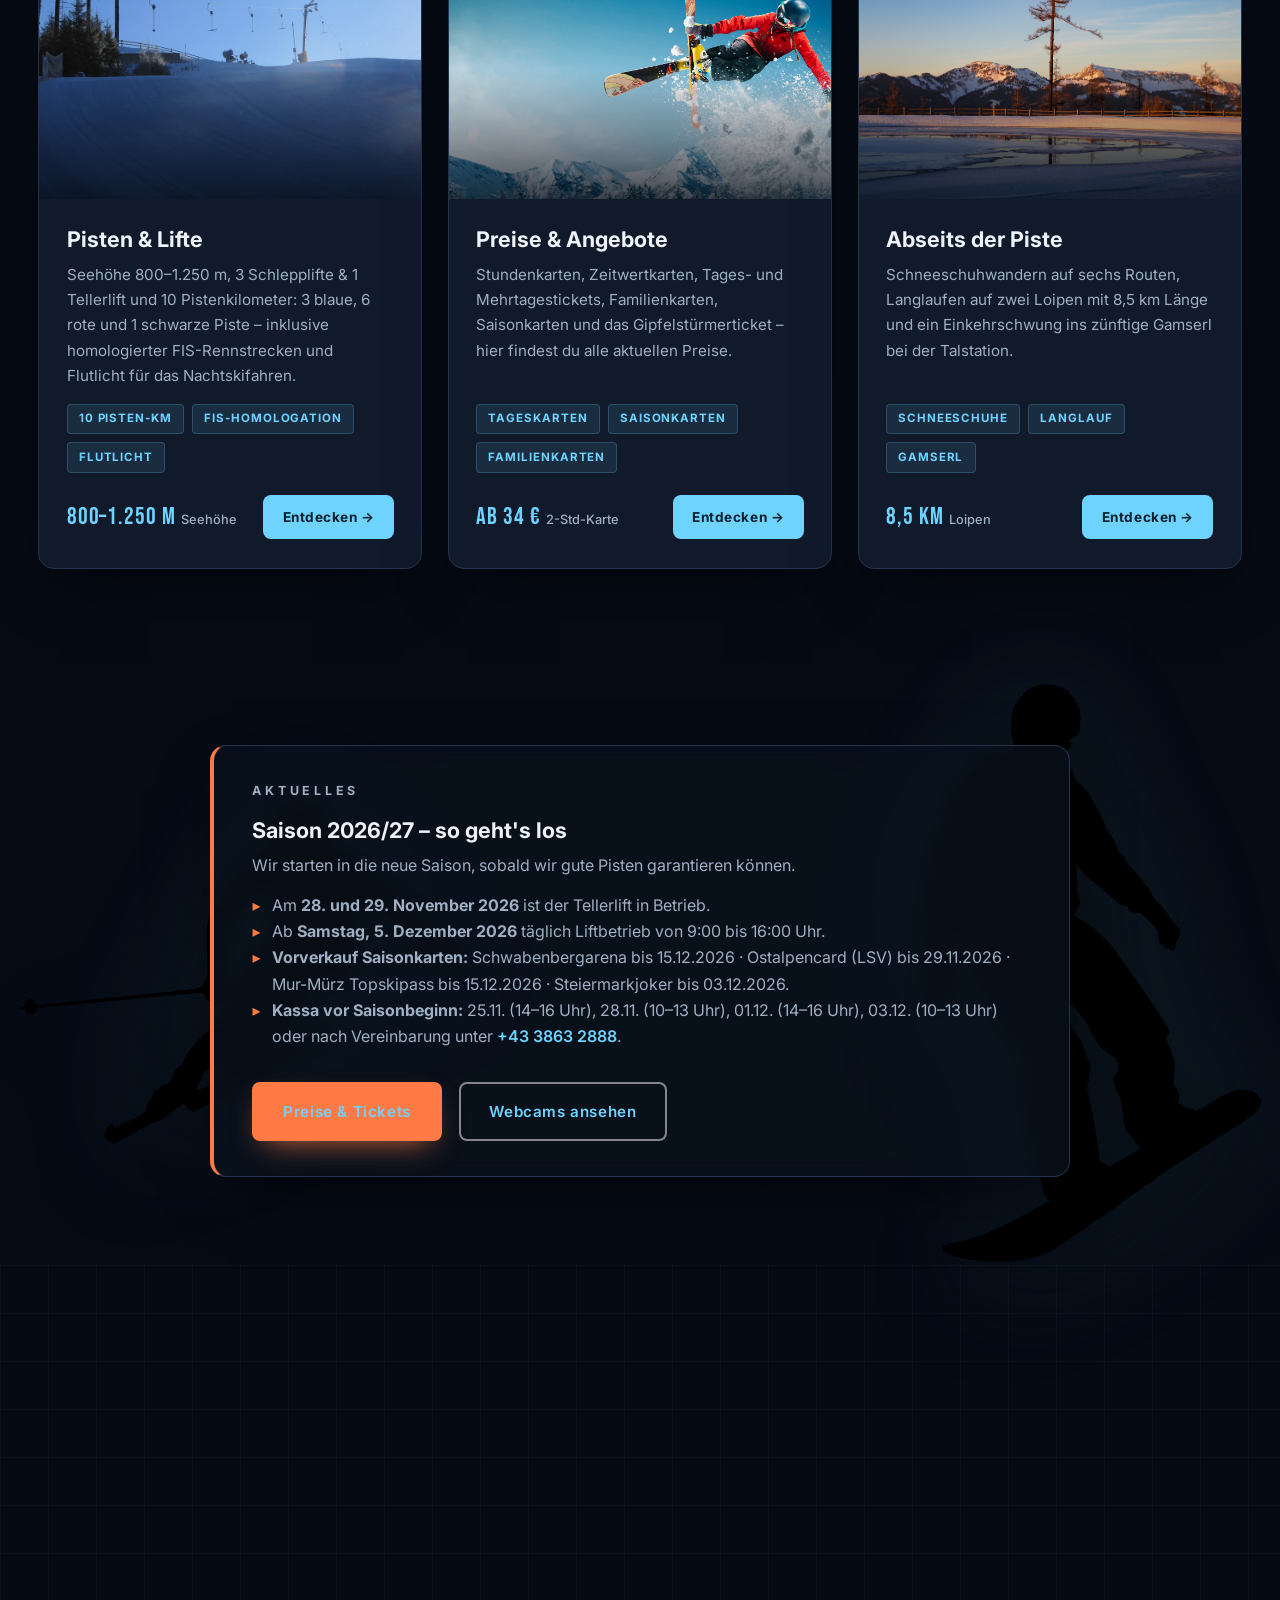
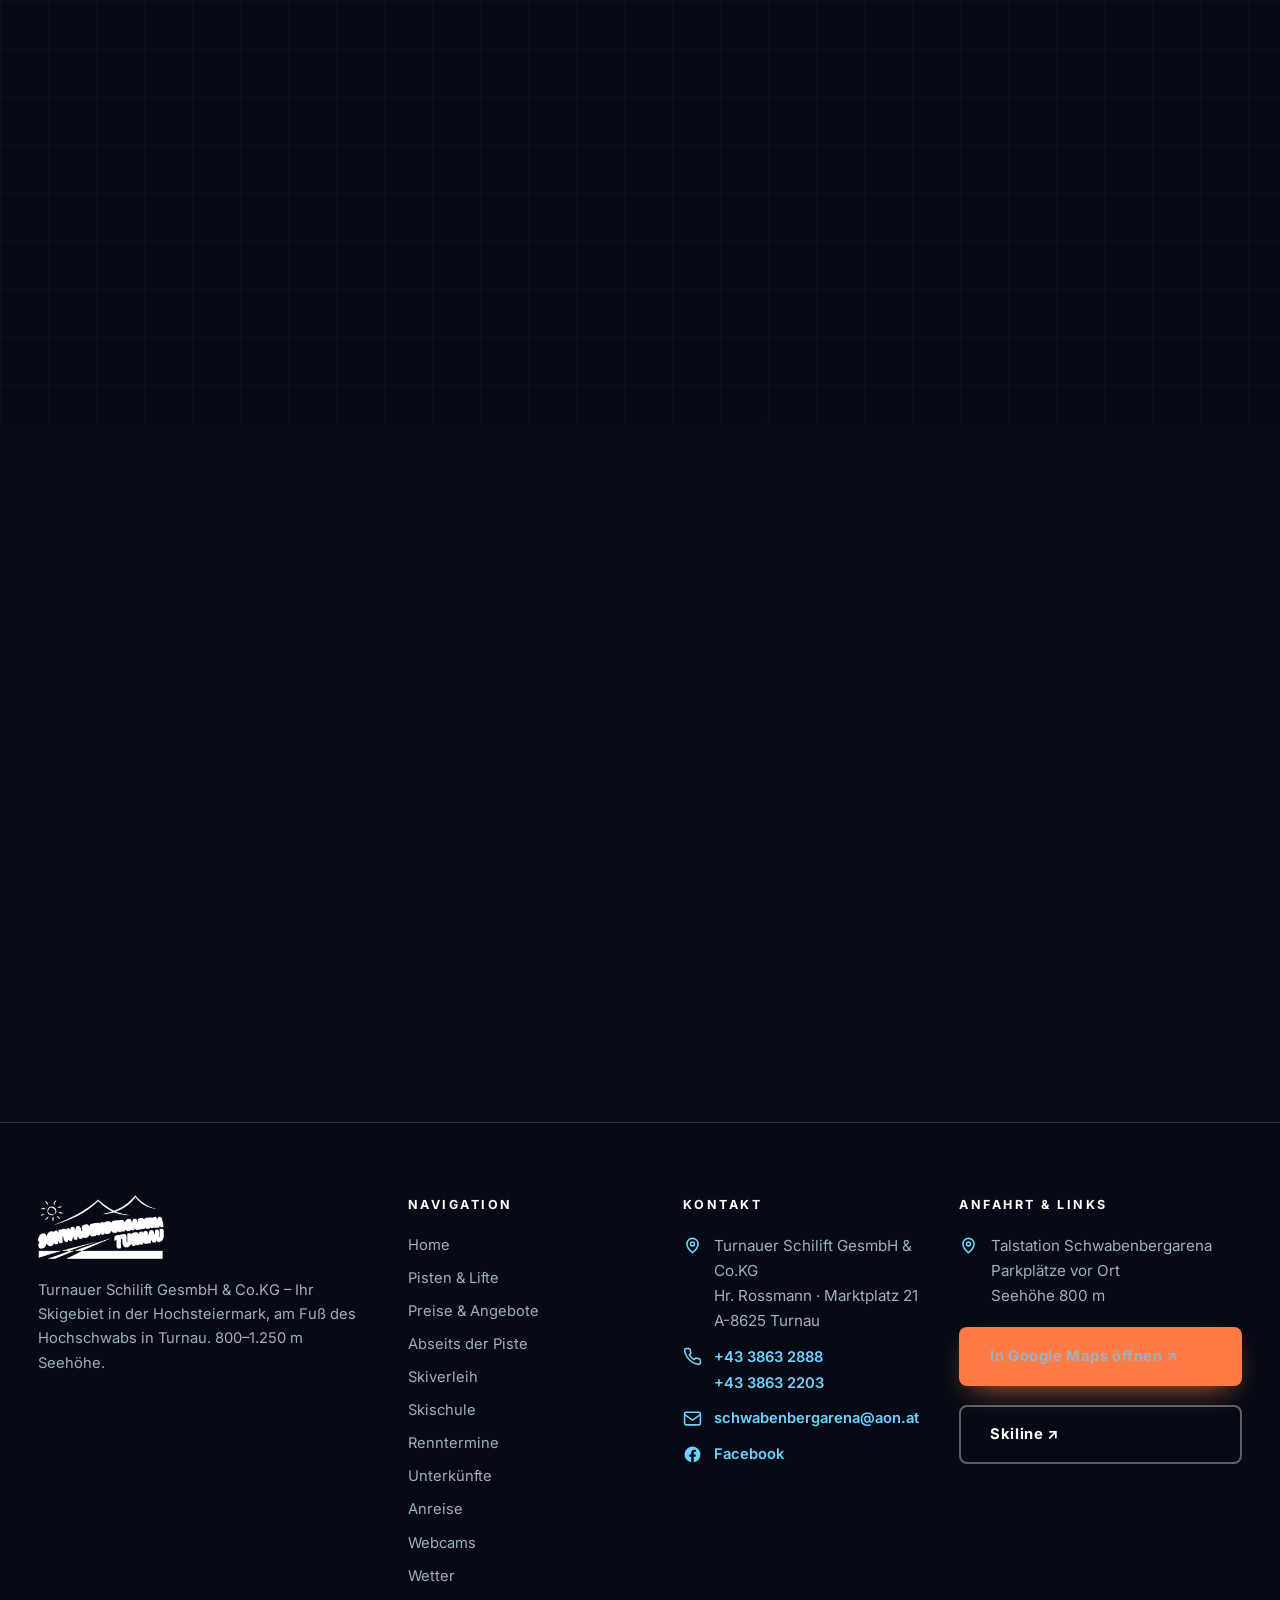
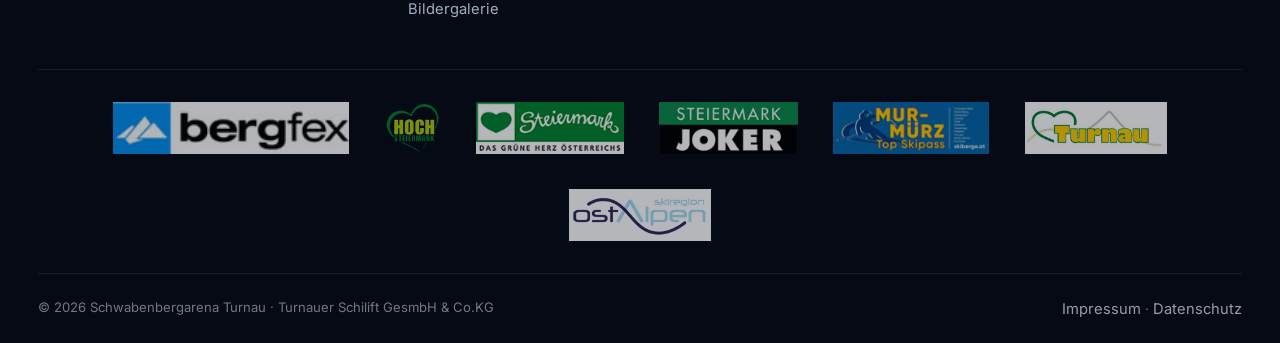
==== commit 13995036: "Redesign hero stats bar as unified panel with icons; fix mobile headline overflow Co-Authored-By: De" ====
--- a/index.html
+++ b/index.html
@@ -47,10 +47,10 @@
     <h1><span class="headline-line"><span>Willkommen in der</span></span><span class="headline-line"><span>Schwabenbergarena</span></span></h1>
     <p class="lead fade-up d2">Kleine Piste, große Chancen: Drei Schlepplifte und ein Tellerlift, täglich präparierte Pisten und ein modernes Beschneiungssystem – purer Fahrspaß in der schneesicheren Hochsteiermark.</p>
     <div class="hero-stats fade-up d3">
-      <div class="stat"><span class="stat-num">800–1.250</span><span class="stat-unit">m Seehöhe</span></div>
-      <div class="stat"><span class="stat-num">3+1</span><span class="stat-unit">Schlepplifte &amp; Tellerlift</span></div>
-      <div class="stat"><span class="stat-num">10</span><span class="stat-unit">Pisten-km</span></div>
-      <div class="stat"><span class="stat-num">Fr/Sa</span><span class="stat-unit">Nachtskifahren 18:30</span></div>
+      <div class="stat"><svg class="stat-icon" viewBox="0 0 24 24" fill="none" stroke="currentColor" stroke-width="1.8" stroke-linecap="round" stroke-linejoin="round" aria-hidden="true"><path d="M3 20l6-11 4 6 3-4 5 9z"/><path d="M9 9l1.6 2.8"/></svg><span class="stat-num">800–1.250</span><span class="stat-unit">m Seehöhe</span></div>
+      <div class="stat"><svg class="stat-icon" viewBox="0 0 24 24" fill="none" stroke="currentColor" stroke-width="1.8" stroke-linecap="round" stroke-linejoin="round" aria-hidden="true"><path d="M3 5l18 4"/><path d="M12 7v6"/><rect x="8" y="13" width="8" height="6" rx="1.5"/></svg><span class="stat-num">3+1</span><span class="stat-unit">Schlepplifte &amp; Tellerlift</span></div>
+      <div class="stat"><svg class="stat-icon" viewBox="0 0 24 24" fill="none" stroke="currentColor" stroke-width="1.8" stroke-linecap="round" stroke-linejoin="round" aria-hidden="true"><path d="M7 3c4 3-2 6 2 9s-2 6 2 9"/><path d="M15 3c4 3-2 6 2 9s-2 6 2 9"/></svg><span class="stat-num">10</span><span class="stat-unit">Pisten-km</span></div>
+      <div class="stat"><svg class="stat-icon" viewBox="0 0 24 24" fill="none" stroke="currentColor" stroke-width="1.8" stroke-linecap="round" stroke-linejoin="round" aria-hidden="true"><path d="M20 14.5A8 8 0 1 1 9.5 4a6.5 6.5 0 0 0 10.5 10.5z"/></svg><span class="stat-num">Fr/Sa</span><span class="stat-unit">Nachtskifahren 18:30</span></div>
     </div>
     <div class="mt-3 fade-up d3" style="display:flex;gap:1.2rem;flex-wrap:wrap;justify-content:center">
       <a class="btn btn-primary btn-lg" href="preise-angebote">Zu den Preisen</a>
--- a/assets/css/style.css
+++ b/assets/css/style.css
@@ -178,37 +178,36 @@
 .hero .lead { color: rgba(255,255,255,.85); margin-top: 1.2rem; }
 .hero-badges { display: flex; flex-wrap: wrap; gap: .7rem; margin-top: 2.2rem; justify-content: center; }
 .hero-stats {
-  display: flex; flex-wrap: wrap; gap: 1rem;
-  justify-content: center; margin-top: 2.4rem;
+  display: grid; grid-template-columns: repeat(4, 1fr);
+  max-width: 880px; margin: 2.6rem auto 0;
+  background: linear-gradient(180deg, rgba(10,20,35,.62), rgba(5,10,20,.72));
+  border: 1px solid rgba(255,255,255,.14);
+  border-radius: 20px;
+  backdrop-filter: blur(14px); -webkit-backdrop-filter: blur(14px);
+  box-shadow: 0 30px 70px -30px rgba(0,0,0,.9);
+  position: relative; overflow: hidden;
+}
+.hero-stats::before {
+  content: ""; position: absolute; top: 0; left: 0; right: 0; height: 3px;
+  background: linear-gradient(90deg, var(--accent), var(--accent2));
 }
 .stat {
-  position: relative;
-  min-width: 165px;
-  text-align: center;
-  background: rgba(10,20,35,.55);
-  border: 1px solid rgba(111,211,255,.22);
-  border-radius: 14px;
-  padding: 1rem 1.4rem .9rem;
-  backdrop-filter: blur(10px);
-  box-shadow: 0 18px 45px -20px rgba(0,0,0,.85);
-  overflow: hidden;
-}
-.stat::before {
-  content: "";
-  position: absolute; top: 0; left: 0; right: 0; height: 3px;
-  background: linear-gradient(90deg, var(--accent), var(--accent2));
-}
+  display: flex; flex-direction: column; align-items: center; justify-content: flex-start;
+  gap: .35rem; padding: 1.5rem 1rem 1.3rem; text-align: center;
+}
+.stat + .stat { border-left: 1px solid rgba(255,255,255,.12); }
+.stat-icon { width: 26px; height: 26px; color: var(--accent2); margin-bottom: .2rem; }
 .stat-num {
   display: block;
   font-family: var(--font-display);
-  font-size: 2.5rem; line-height: 1;
+  font-size: 2.7rem; line-height: 1;
   letter-spacing: .03em; color: #fff;
 }
 .stat-unit {
-  display: block; margin-top: .4rem;
-  font-size: .66rem; font-weight: 700;
-  letter-spacing: .18em; text-transform: uppercase;
-  color: var(--accent2);
+  display: block;
+  font-size: .72rem; font-weight: 600; line-height: 1.4;
+  letter-spacing: .12em; text-transform: uppercase;
+  color: rgba(255,255,255,.75);
 }
 .badge {
   display: inline-flex; align-items: center; gap: .55rem;
@@ -692,7 +691,12 @@
   .season-body { padding: 1.6rem; }
   .hero.centered .hero-inner { padding-top: 8rem; padding-bottom: 4rem; }
   .marquee-track { font-size: 1.1rem; }
-  .hero-stats { gap: .6rem; }
-  .stat { min-width: 130px; padding: .8rem 1rem .7rem; }
-  .stat-num { font-size: 1.9rem; }
-}
+  .hero.centered h1 { font-size: clamp(2.4rem, 10.5vw, 4rem); }
+  .hero-stats { grid-template-columns: 1fr 1fr; margin-top: 2rem; }
+  .stat { padding: 1.1rem .6rem 1rem; }
+  .stat:nth-child(3) { border-left: 0; }
+  .stat:nth-child(n+3) { border-top: 1px solid rgba(255,255,255,.12); }
+  .stat-icon { width: 22px; height: 22px; }
+  .stat-num { font-size: 2.1rem; }
+  .stat-unit { font-size: .64rem; letter-spacing: .1em; }
+}
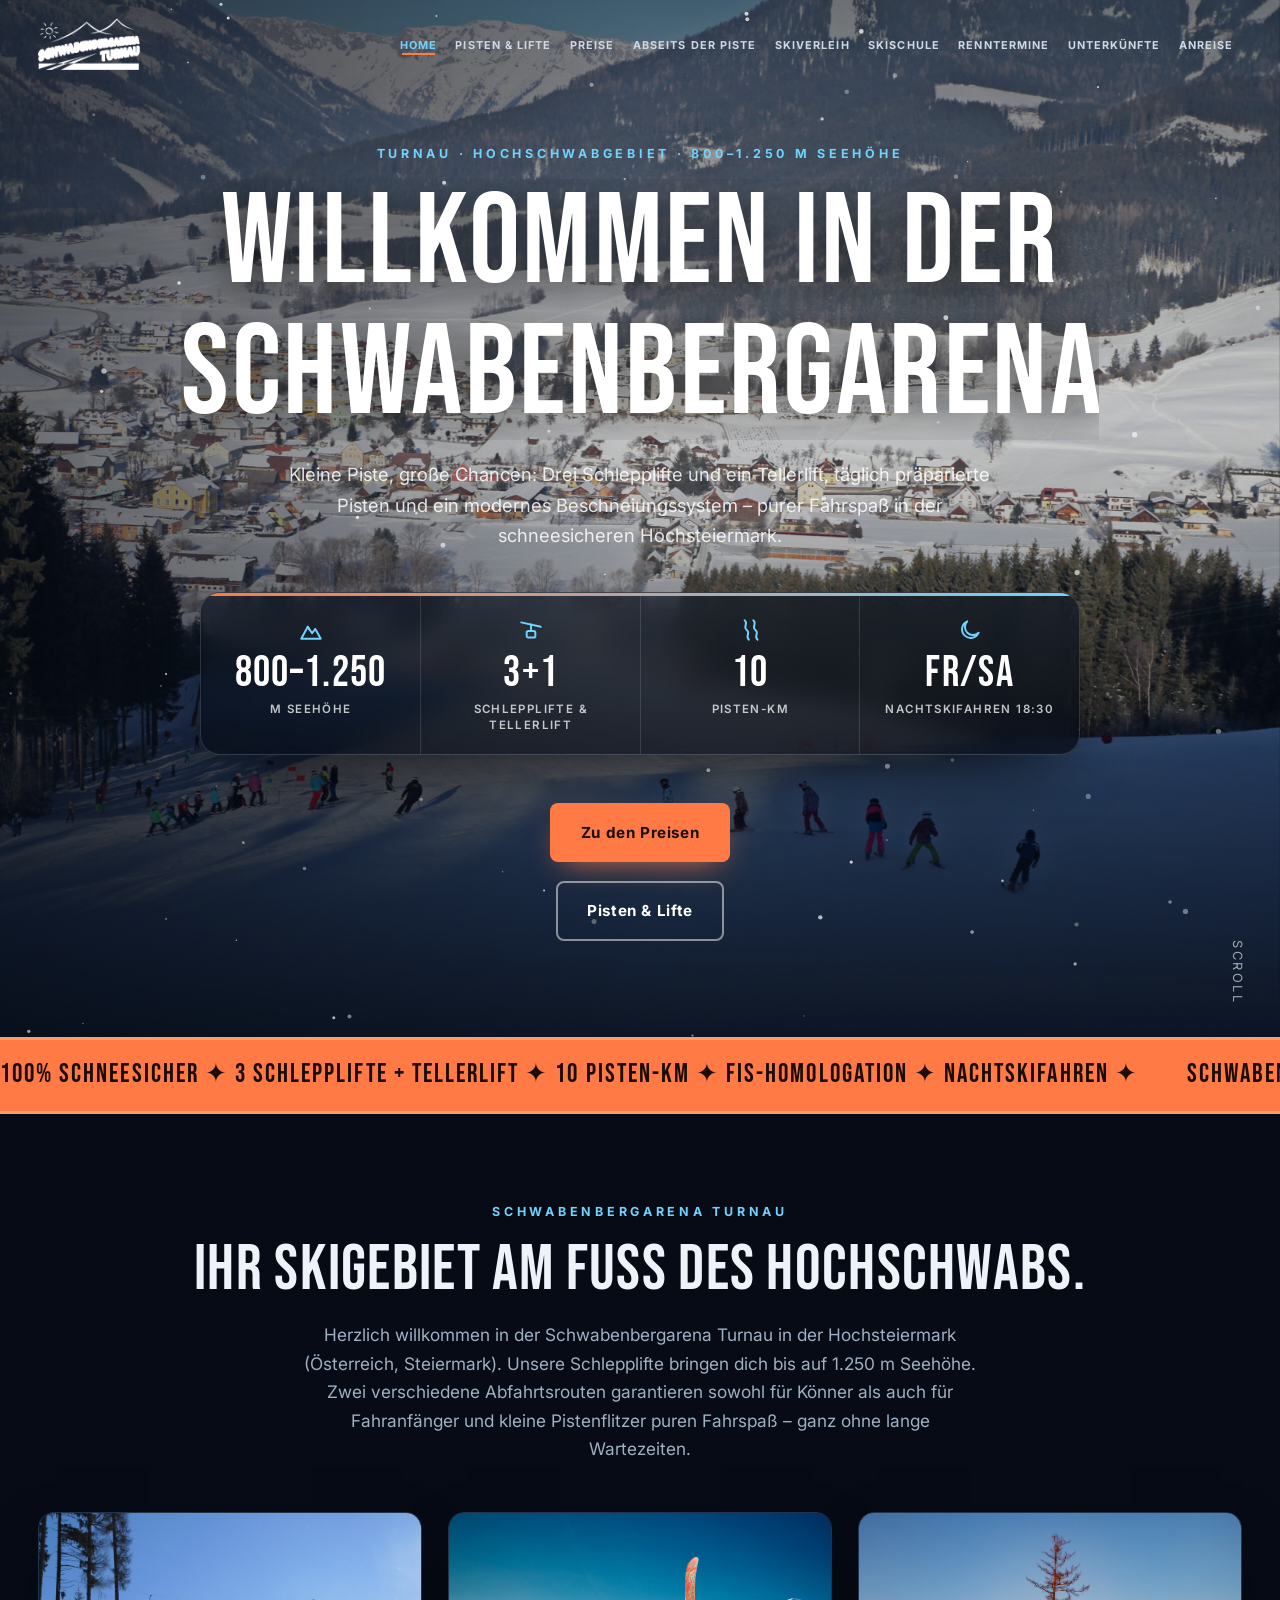
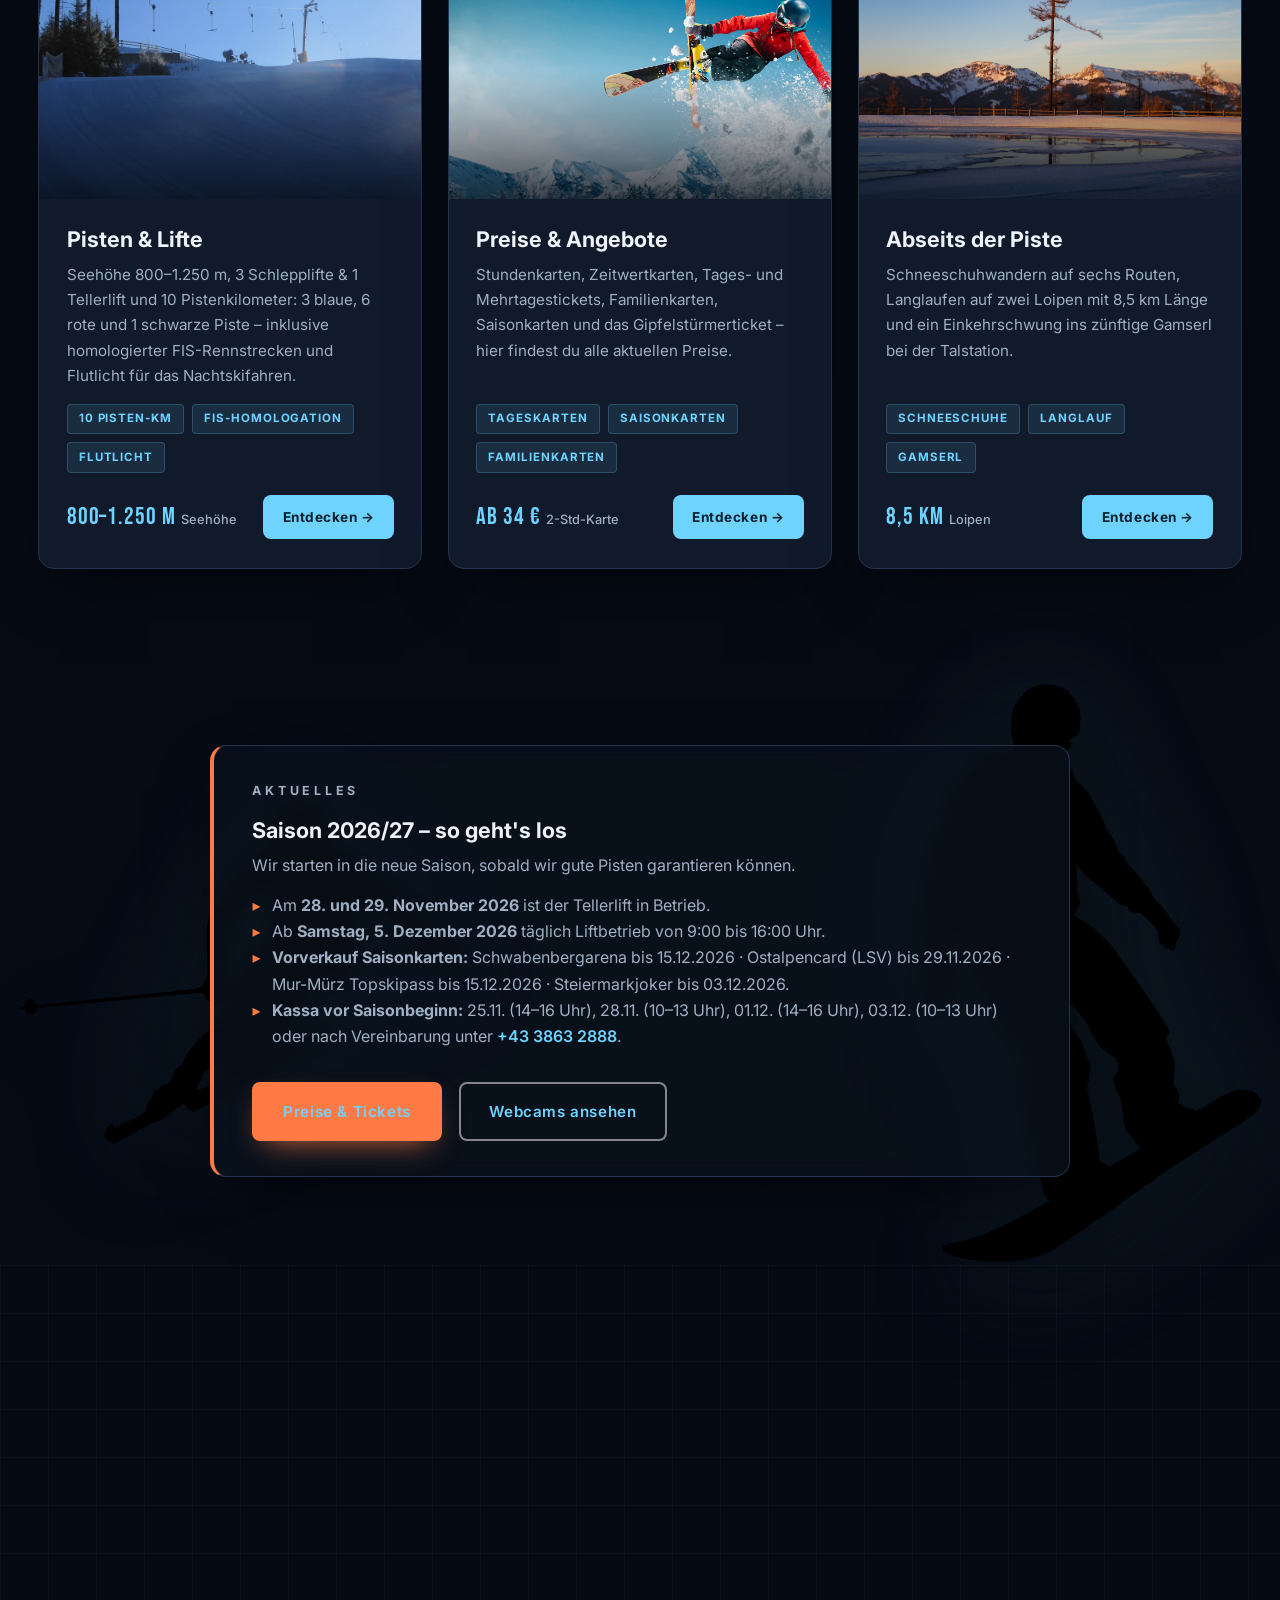
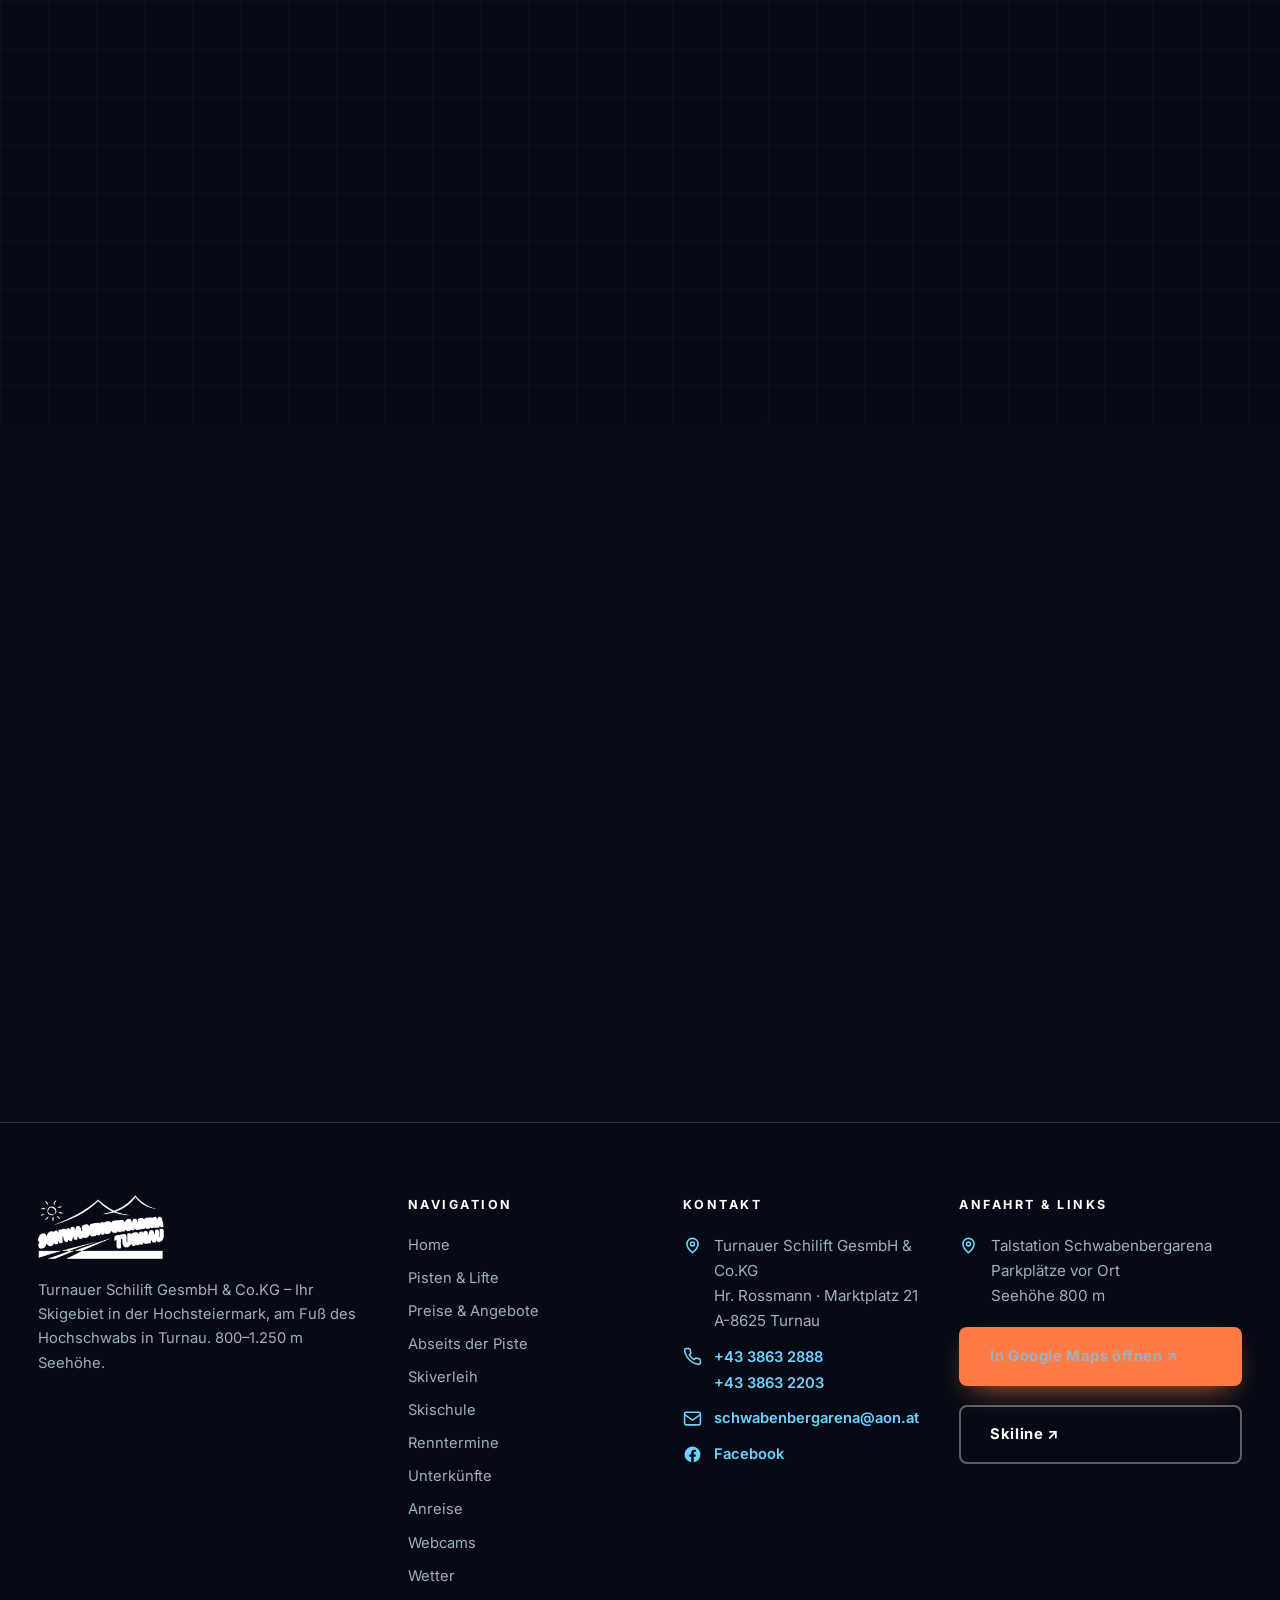
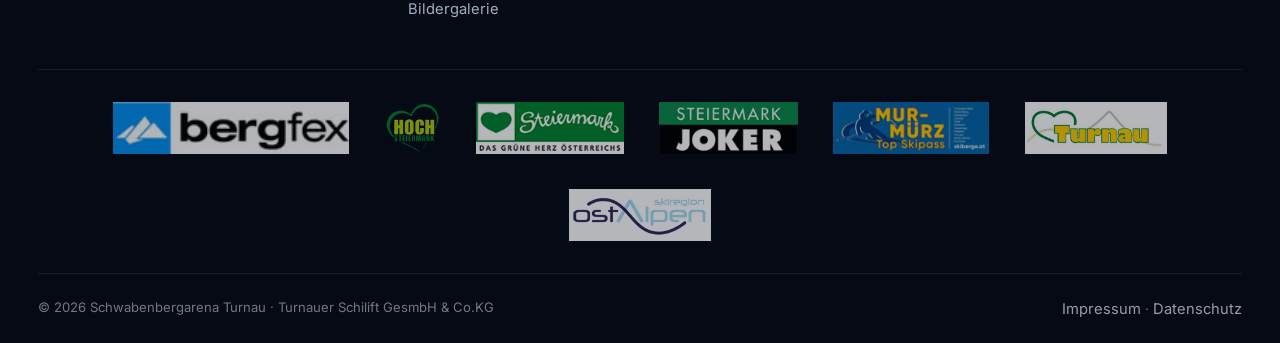
==== commit d26481a8: "Cache-bust CSS/JS and size stat icons Co-Authored-By: Devin AI <158243242+devin-ai-integration[bot]@" ====
--- a/index.html
+++ b/index.html
@@ -9,7 +9,7 @@
 <link rel="preconnect" href="https://fonts.googleapis.com">
 <link rel="preconnect" href="https://fonts.gstatic.com" crossorigin>
 <link href="https://fonts.googleapis.com/css2?family=Bebas+Neue&family=Inter:wght@400;500;600;700&display=swap" rel="stylesheet">
-<link rel="stylesheet" href="assets/css/style.css">
+<link rel="stylesheet" href="assets/css/style.css?v=2">
 </head>
 <body>
 
@@ -47,10 +47,10 @@
     <h1><span class="headline-line"><span>Willkommen in der</span></span><span class="headline-line"><span>Schwabenbergarena</span></span></h1>
     <p class="lead fade-up d2">Kleine Piste, große Chancen: Drei Schlepplifte und ein Tellerlift, täglich präparierte Pisten und ein modernes Beschneiungssystem – purer Fahrspaß in der schneesicheren Hochsteiermark.</p>
     <div class="hero-stats fade-up d3">
-      <div class="stat"><svg class="stat-icon" viewBox="0 0 24 24" fill="none" stroke="currentColor" stroke-width="1.8" stroke-linecap="round" stroke-linejoin="round" aria-hidden="true"><path d="M3 20l6-11 4 6 3-4 5 9z"/><path d="M9 9l1.6 2.8"/></svg><span class="stat-num">800–1.250</span><span class="stat-unit">m Seehöhe</span></div>
-      <div class="stat"><svg class="stat-icon" viewBox="0 0 24 24" fill="none" stroke="currentColor" stroke-width="1.8" stroke-linecap="round" stroke-linejoin="round" aria-hidden="true"><path d="M3 5l18 4"/><path d="M12 7v6"/><rect x="8" y="13" width="8" height="6" rx="1.5"/></svg><span class="stat-num">3+1</span><span class="stat-unit">Schlepplifte &amp; Tellerlift</span></div>
-      <div class="stat"><svg class="stat-icon" viewBox="0 0 24 24" fill="none" stroke="currentColor" stroke-width="1.8" stroke-linecap="round" stroke-linejoin="round" aria-hidden="true"><path d="M7 3c4 3-2 6 2 9s-2 6 2 9"/><path d="M15 3c4 3-2 6 2 9s-2 6 2 9"/></svg><span class="stat-num">10</span><span class="stat-unit">Pisten-km</span></div>
-      <div class="stat"><svg class="stat-icon" viewBox="0 0 24 24" fill="none" stroke="currentColor" stroke-width="1.8" stroke-linecap="round" stroke-linejoin="round" aria-hidden="true"><path d="M20 14.5A8 8 0 1 1 9.5 4a6.5 6.5 0 0 0 10.5 10.5z"/></svg><span class="stat-num">Fr/Sa</span><span class="stat-unit">Nachtskifahren 18:30</span></div>
+      <div class="stat"><svg class="stat-icon" width="26" height="26" viewBox="0 0 24 24" fill="none" stroke="currentColor" stroke-width="1.8" stroke-linecap="round" stroke-linejoin="round" aria-hidden="true"><path d="M3 20l6-11 4 6 3-4 5 9z"/><path d="M9 9l1.6 2.8"/></svg><span class="stat-num">800–1.250</span><span class="stat-unit">m Seehöhe</span></div>
+      <div class="stat"><svg class="stat-icon" width="26" height="26" viewBox="0 0 24 24" fill="none" stroke="currentColor" stroke-width="1.8" stroke-linecap="round" stroke-linejoin="round" aria-hidden="true"><path d="M3 5l18 4"/><path d="M12 7v6"/><rect x="8" y="13" width="8" height="6" rx="1.5"/></svg><span class="stat-num">3+1</span><span class="stat-unit">Schlepplifte &amp; Tellerlift</span></div>
+      <div class="stat"><svg class="stat-icon" width="26" height="26" viewBox="0 0 24 24" fill="none" stroke="currentColor" stroke-width="1.8" stroke-linecap="round" stroke-linejoin="round" aria-hidden="true"><path d="M7 3c4 3-2 6 2 9s-2 6 2 9"/><path d="M15 3c4 3-2 6 2 9s-2 6 2 9"/></svg><span class="stat-num">10</span><span class="stat-unit">Pisten-km</span></div>
+      <div class="stat"><svg class="stat-icon" width="26" height="26" viewBox="0 0 24 24" fill="none" stroke="currentColor" stroke-width="1.8" stroke-linecap="round" stroke-linejoin="round" aria-hidden="true"><path d="M20 14.5A8 8 0 1 1 9.5 4a6.5 6.5 0 0 0 10.5 10.5z"/></svg><span class="stat-num">Fr/Sa</span><span class="stat-unit">Nachtskifahren 18:30</span></div>
     </div>
     <div class="mt-3 fade-up d3" style="display:flex;gap:1.2rem;flex-wrap:wrap;justify-content:center">
       <a class="btn btn-primary btn-lg" href="preise-angebote">Zu den Preisen</a>
@@ -244,6 +244,6 @@
   </div>
 </footer>
 
-<script src="assets/js/main.js"></script>
+<script src="assets/js/main.js?v=2"></script>
 </body>
 </html>
